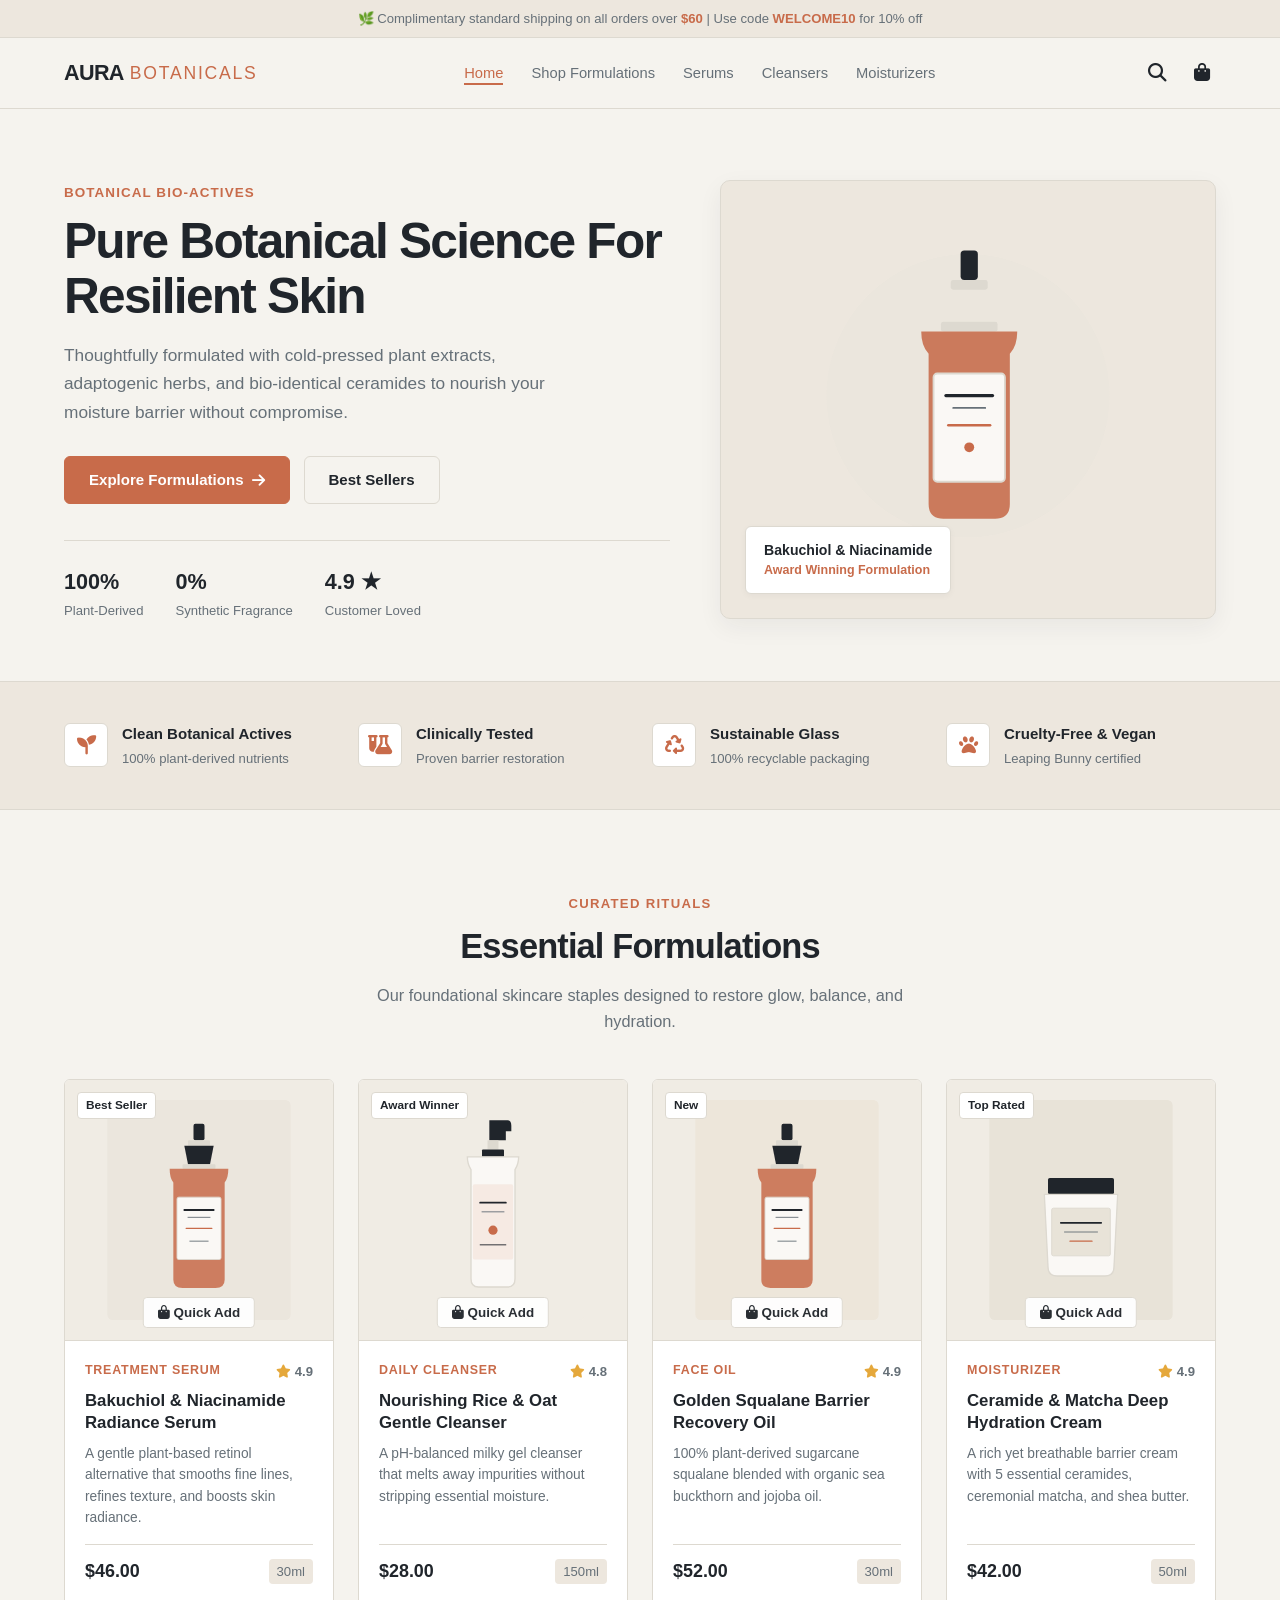
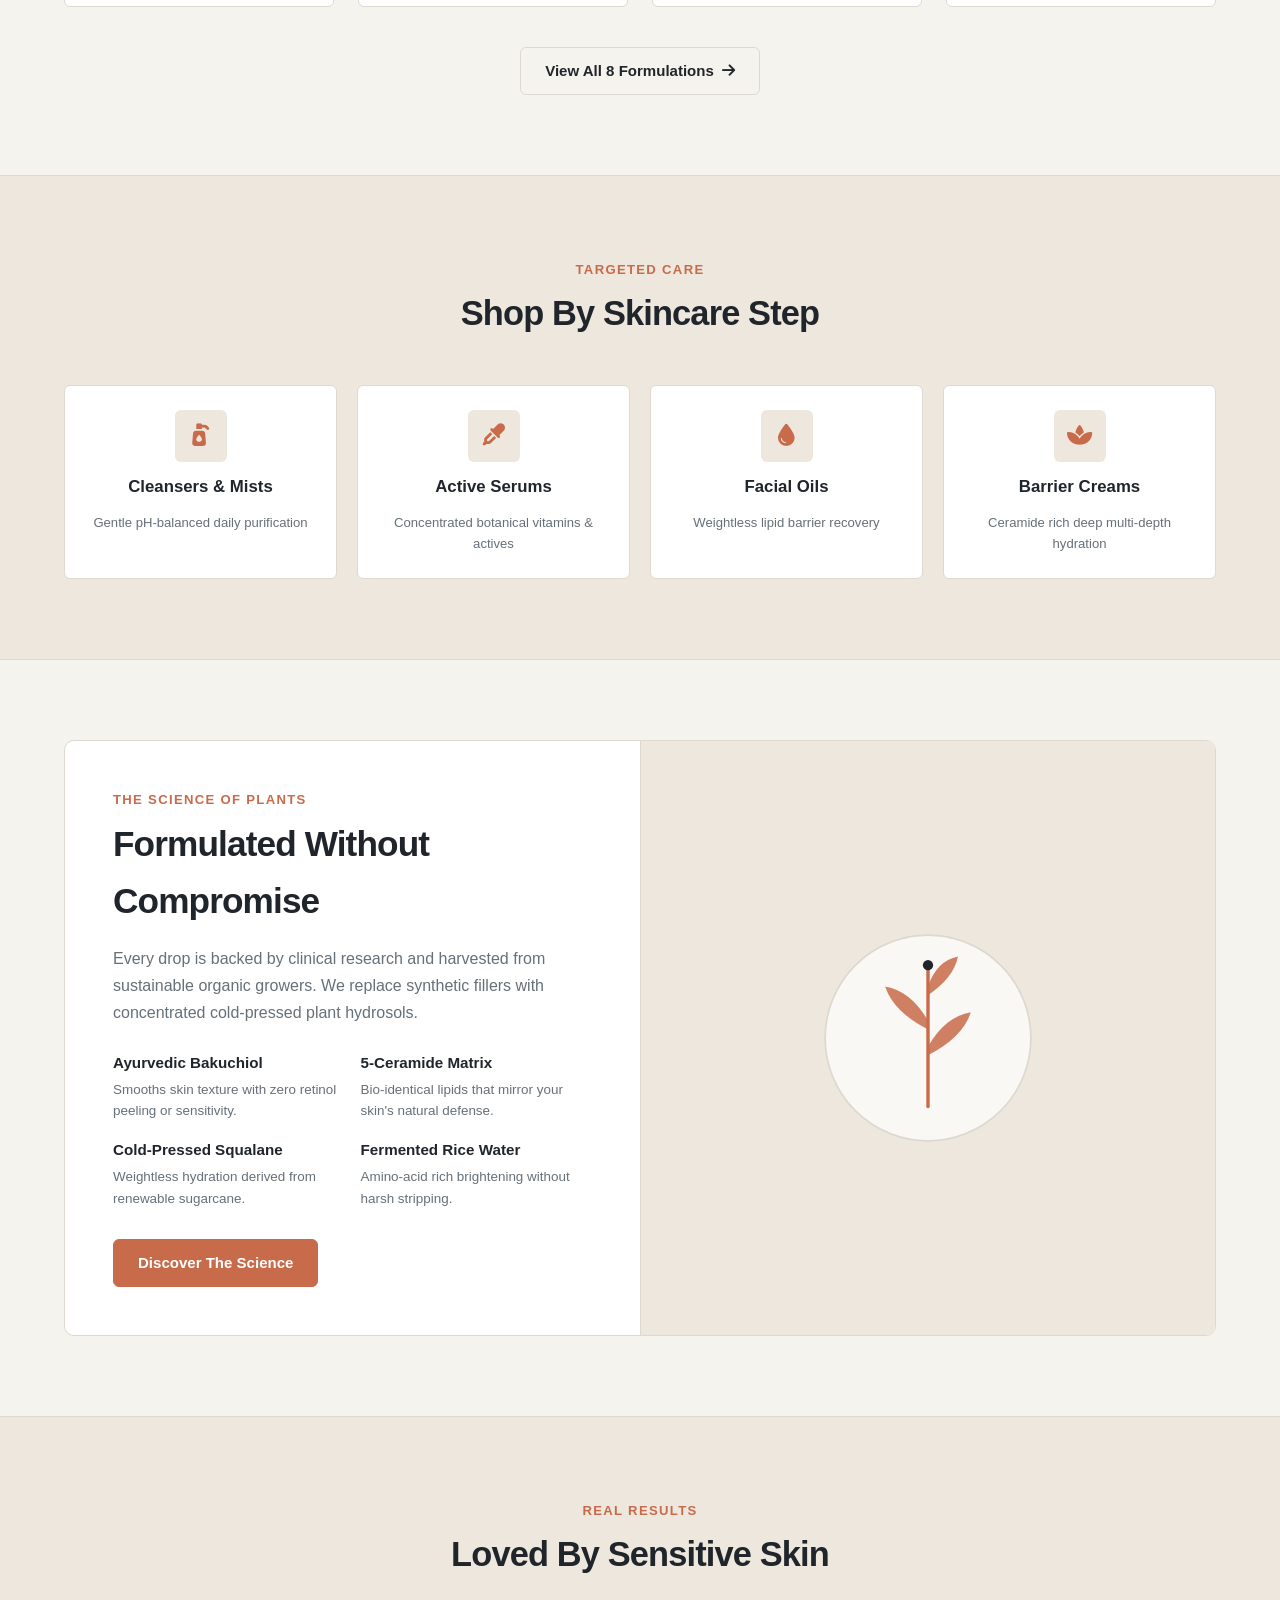
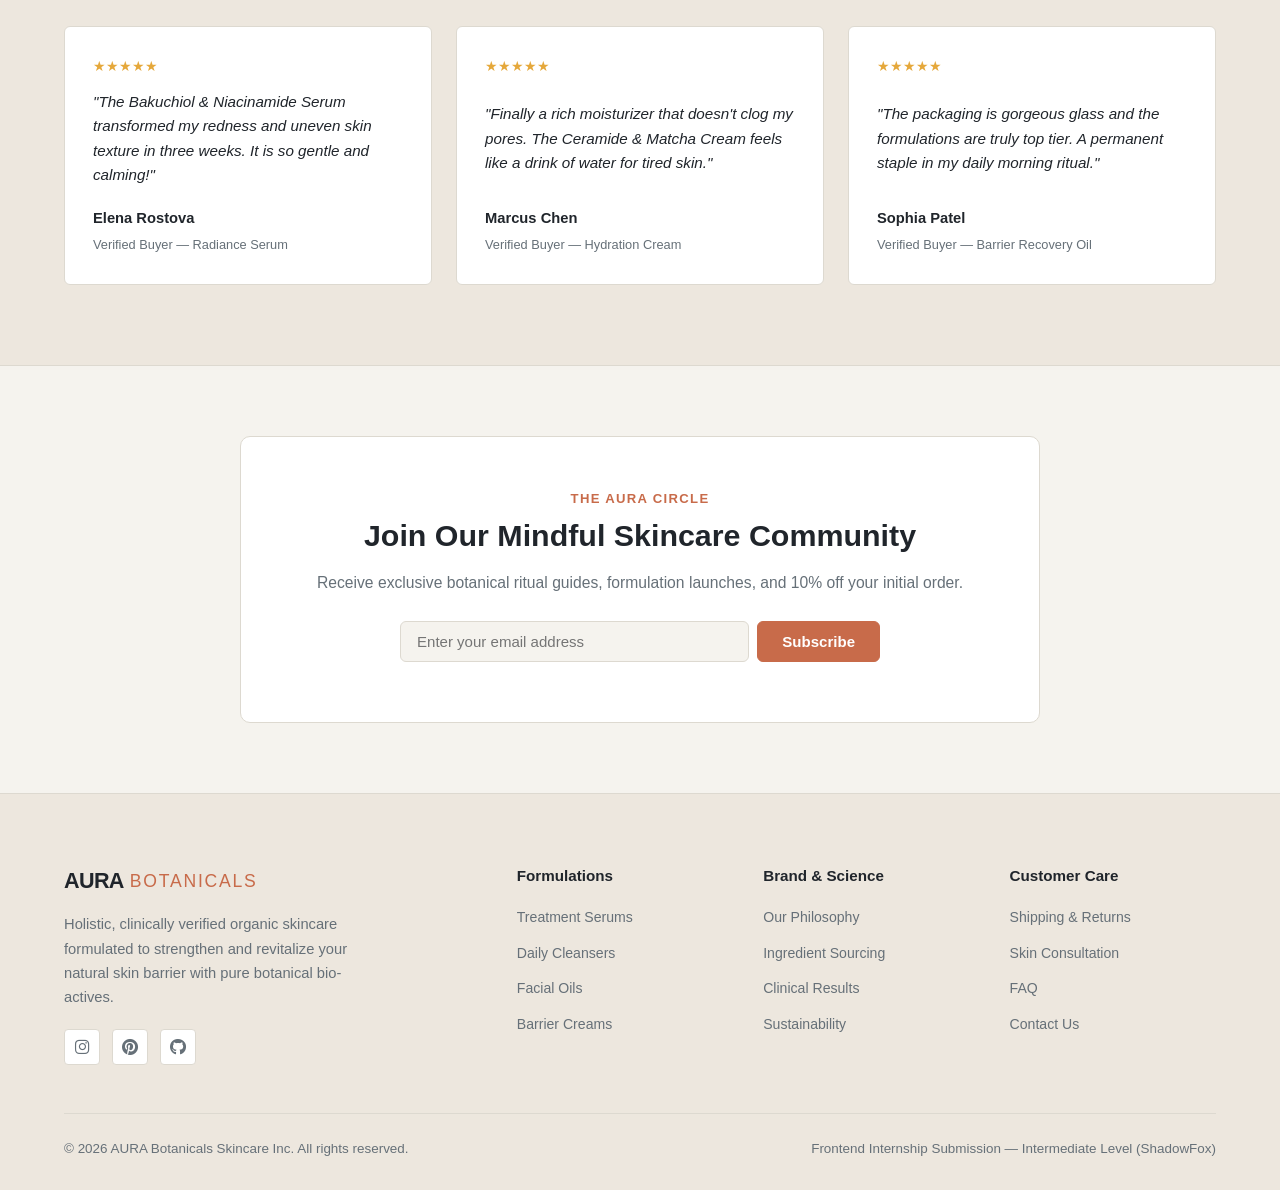
==== index.html @ f3564e28 "Develop the base code of the project" ====
<!DOCTYPE html>
<html lang="en">

<head>
  <meta charset="UTF-8">
  <meta name="viewport" content="width=device-width, initial-scale=1.0">
  <title>AURA Botanicals | Organic Minimalist Skincare & Wellness</title>
  <meta name="description"
    content="AURA Botanicals crafts clean, clinically effective organic skincare formulations designed to nourish and protect your skin barrier.">

  <!-- Font Awesome Icons -->
  <link rel="stylesheet" href="https://cdnjs.cloudflare.com/ajax/libs/font-awesome/6.5.1/css/all.min.css">

  <!-- Stylesheet -->
  <link rel="stylesheet" href="css/style.css">
</head>

<body>

  <!-- 1. Announcement Top Bar -->
  <div class="announcement-bar">
    <div class="container">
      <span>🌿 Complimentary standard shipping on all orders over <strong>$60</strong> | Use code <strong>WELCOME10</strong> for 10% off</span>
    </div>
  </div>

  <!-- 2. Main Navigation Header -->
  <header class="header">
    <div class="container nav-container">
      <a href="index.html" class="logo">AURA <span>Botanicals</span></a>

      <nav class="nav-menu" id="desktopNav">
        <ul class="nav-list">
          <li><a href="index.html" class="nav-link active">Home</a></li>
          <li><a href="shop.html" class="nav-link">Shop Formulations</a></li>
          <li><a href="shop.html?category=serums" class="nav-link">Serums</a></li>
          <li><a href="shop.html?category=cleansers" class="nav-link">Cleansers</a></li>
          <li><a href="shop.html?category=moisturizers" class="nav-link">Moisturizers</a></li>
        </ul>
      </nav>

      <div class="nav-actions">
        <a href="shop.html" class="nav-action-btn" aria-label="Search Catalog"><i class="fa-solid fa-magnifying-glass"></i></a>
        <button type="button" class="nav-action-btn open-cart-btn" id="headerCartBtn" aria-label="Open Shopping Bag">
          <i class="fa-solid fa-bag-shopping"></i>
          <span class="cart-count-badge" id="headerCartCount" style="display: none;">0</span>
        </button>
        <button type="button" class="hamburger-btn" id="mobileMenuToggle" aria-label="Toggle Navigation Menu">
          <i class="fa-solid fa-bars"></i>
        </button>
      </div>
    </div>

    <!-- Mobile Drawer Menu -->
    <div class="mobile-nav-menu" id="mobileNavMenu">
      <ul class="mobile-nav-list">
        <li><a href="index.html" class="mobile-nav-link">Home</a></li>
        <li><a href="shop.html" class="mobile-nav-link">All Formulations</a></li>
        <li><a href="shop.html?category=serums" class="mobile-nav-link">Treatment Serums</a></li>
        <li><a href="shop.html?category=cleansers" class="mobile-nav-link">Daily Cleansers</a></li>
        <li><a href="shop.html?category=oils" class="mobile-nav-link">Botanical Oils</a></li>
        <li><a href="shop.html?category=moisturizers" class="mobile-nav-link">Barrier Creams</a></li>
      </ul>
    </div>
  </header>

  <main>
    <!-- 3. Hero Section -->
    <section class="hero-section">
      <div class="container hero-grid">
        <div class="hero-content">
          <span class="hero-tag">Botanical Bio-Actives</span>
          <h1 class="hero-title">Pure Botanical Science For Resilient Skin</h1>
          <p class="hero-text">
            Thoughtfully formulated with cold-pressed plant extracts, adaptogenic herbs, and bio-identical ceramides to
            nourish your moisture barrier without compromise.
          </p>
          <div class="hero-cta-group">
            <a href="shop.html" class="btn btn-primary">Explore Formulations <i class="fa-solid fa-arrow-right"></i></a>
            <a href="shop.html?category=serums" class="btn btn-secondary">Best Sellers</a>
          </div>

          <div class="hero-stats">
            <div class="stat-item">
              <h4>100%</h4>
              <p>Plant-Derived</p>
            </div>
            <div class="stat-item">
              <h4>0%</h4>
              <p>Synthetic Fragrance</p>
            </div>
            <div class="stat-item">
              <h4>4.9 ★</h4>
              <p>Customer Loved</p>
            </div>
          </div>
        </div>

        <div class="hero-visual-card">
          <!-- Editorial Hero Product SVG -->
          <svg viewBox="0 0 260 300" class="hero-visual-svg" xmlns="http://www.w3.org/2000/svg">
            <circle cx="130" cy="150" r="115" fill="#EBE6DD"/>
            <!-- Dropper Top -->
            <rect x="124" y="32" width="14" height="24" rx="3" fill="#20252B"/>
            <rect x="116" y="56" width="30" height="8" rx="2" fill="#DDD9D0"/>
            <path d="M110" y="64" d="M110 64 L152 64 L146 90 L116 90 Z" fill="#20252B"/>
            <rect x="108" y="90" width="46" height="8" rx="2" fill="#DDD9D0"/>
            <!-- Amber Glass Bottle Body -->
            <path d="M92 98 Q92 110 98 116 L98 238 Q98 250 110 250 L152 250 Q164 250 164 238 L164 116 Q170 110 170 98 Z" fill="#C86B4A" opacity="0.88"/>
            <!-- Aesthetic Label -->
            <rect x="102" y="132" width="58" height="88" rx="3" fill="#FAF8F5" stroke="#DDD9D0" stroke-width="1.5"/>
            <line x1="112" y1="150" x2="150" y2="150" stroke="#20252B" stroke-width="2.5" stroke-linecap="round"/>
            <line x1="118" y1="160" x2="144" y2="160" stroke="#667078" stroke-width="1.5" stroke-linecap="round"/>
            <line x1="114" y1="174" x2="148" y2="174" stroke="#C86B4A" stroke-width="2" stroke-linecap="round"/>
            <circle cx="131" cy="192" r="4" fill="#C86B4A"/>
          </svg>

          <div class="hero-floating-badge">
            <p class="floating-title">Bakuchiol & Niacinamide</p>
            <p class="floating-sub">Award Winning Formulation</p>
          </div>
        </div>
      </div>
    </section>

    <!-- 4. Brand Values Section -->
    <section class="values-section">
      <div class="container values-grid">
        <div class="value-item">
          <div class="value-icon"><i class="fa-solid fa-seedling"></i></div>
          <div class="value-info">
            <h4>Clean Botanical Actives</h4>
            <p>100% plant-derived nutrients</p>
          </div>
        </div>

        <div class="value-item">
          <div class="value-icon"><i class="fa-solid fa-flask-vial"></i></div>
          <div class="value-info">
            <h4>Clinically Tested</h4>
            <p>Proven barrier restoration</p>
          </div>
        </div>

        <div class="value-item">
          <div class="value-icon"><i class="fa-solid fa-recycle"></i></div>
          <div class="value-info">
            <h4>Sustainable Glass</h4>
            <p>100% recyclable packaging</p>
          </div>
        </div>

        <div class="value-item">
          <div class="value-icon"><i class="fa-solid fa-paw"></i></div>
          <div class="value-info">
            <h4>Cruelty-Free & Vegan</h4>
            <p>Leaping Bunny certified</p>
          </div>
        </div>
      </div>
    </section>

    <!-- 5. Featured Formulations -->
    <section class="section">
      <div class="container">
        <div class="section-title-wrap">
          <span class="section-subtitle">Curated Rituals</span>
          <h2 class="section-title">Essential Formulations</h2>
          <p class="section-desc">Our foundational skincare staples designed to restore glow, balance, and hydration.</p>
        </div>

        <div class="products-grid" id="homeFeaturedGrid">
          <!-- Rendered dynamically by main.js from PRODUCTS array -->
        </div>

        <div class="text-center" style="margin-top: 40px; text-align: center;">
          <a href="shop.html" class="btn btn-secondary">View All 8 Formulations <i class="fa-solid fa-arrow-right"></i></a>
        </div>
      </div>
    </section>

    <!-- 6. Category Exploration -->
    <section class="section categories-section">
      <div class="container">
        <div class="section-title-wrap">
          <span class="section-subtitle">Targeted Care</span>
          <h2 class="section-title">Shop By Skincare Step</h2>
        </div>

        <div class="categories-grid">
          <a href="shop.html?category=cleansers" class="category-card">
            <div class="category-icon"><i class="fa-solid fa-pump-soap"></i></div>
            <h3>Cleansers & Mists</h3>
            <p>Gentle pH-balanced daily purification</p>
          </a>

          <a href="shop.html?category=serums" class="category-card">
            <div class="category-icon"><i class="fa-solid fa-eye-dropper"></i></div>
            <h3>Active Serums</h3>
            <p>Concentrated botanical vitamins & actives</p>
          </a>

          <a href="shop.html?category=oils" class="category-card">
            <div class="category-icon"><i class="fa-solid fa-droplet"></i></div>
            <h3>Facial Oils</h3>
            <p>Weightless lipid barrier recovery</p>
          </a>

          <a href="shop.html?category=moisturizers" class="category-card">
            <div class="category-icon"><i class="fa-solid fa-spa"></i></div>
            <h3>Barrier Creams</h3>
            <p>Ceramide rich deep multi-depth hydration</p>
          </a>
        </div>
      </div>
    </section>

    <!-- 7. Botanical Science Spotlight -->
    <section class="section spotlight-section">
      <div class="container">
        <div class="spotlight-card">
          <div class="spotlight-content">
            <span class="section-subtitle">The Science of Plants</span>
            <h2 class="spotlight-title">Formulated Without Compromise</h2>
            <p class="spotlight-text">
              Every drop is backed by clinical research and harvested from sustainable organic growers. We replace
              synthetic fillers with concentrated cold-pressed plant hydrosols.
            </p>

            <div class="spotlight-pillars">
              <div class="pillar-item">
                <h5>Ayurvedic Bakuchiol</h5>
                <p>Smooths skin texture with zero retinol peeling or sensitivity.</p>
              </div>
              <div class="pillar-item">
                <h5>5-Ceramide Matrix</h5>
                <p>Bio-identical lipids that mirror your skin's natural defense.</p>
              </div>
              <div class="pillar-item">
                <h5>Cold-Pressed Squalane</h5>
                <p>Weightless hydration derived from renewable sugarcane.</p>
              </div>
              <div class="pillar-item">
                <h5>Fermented Rice Water</h5>
                <p>Amino-acid rich brightening without harsh stripping.</p>
              </div>
            </div>

            <div>
              <a href="shop.html" class="btn btn-primary">Discover The Science</a>
            </div>
          </div>

          <div class="spotlight-media">
            <!-- Botanical Leaf Art -->
            <svg viewBox="0 0 280 280" style="max-width: 240px; width: 100%;" xmlns="http://www.w3.org/2000/svg">
              <circle cx="140" cy="140" r="120" fill="#FAF8F5" stroke="#DDD9D0" stroke-width="2"/>
              <!-- Plant Stem and Leaves -->
              <path d="M140 220 Q140 140 140 60" stroke="#C86B4A" stroke-width="4" stroke-linecap="round" fill="none"/>
              <path d="M140 160 Q180 140 190 110 Q160 115 140 150" fill="#C86B4A" opacity="0.85"/>
              <path d="M140 130 Q100 110 90 80 Q120 85 140 120" fill="#C86B4A" opacity="0.85"/>
              <path d="M140 90 Q170 70 175 45 Q150 50 140 80" fill="#C86B4A" opacity="0.85"/>
              <circle cx="140" cy="55" r="6" fill="#20252B"/>
            </svg>
          </div>
        </div>
      </div>
    </section>

    <!-- 8. Customer Reviews & Press -->
    <section class="section testimonials-section">
      <div class="container">
        <div class="section-title-wrap">
          <span class="section-subtitle">Real Results</span>
          <h2 class="section-title">Loved By Sensitive Skin</h2>
        </div>

        <div class="testimonials-grid">
          <div class="testimonial-card">
            <div class="test-stars">★★★★★</div>
            <p class="test-quote">
              "The Bakuchiol & Niacinamide Serum transformed my redness and uneven skin texture in three weeks. It is so
              gentle and calming!"
            </p>
            <div class="test-author">
              <h5>Elena Rostova</h5>
              <span>Verified Buyer — Radiance Serum</span>
            </div>
          </div>

          <div class="testimonial-card">
            <div class="test-stars">★★★★★</div>
            <p class="test-quote">
              "Finally a rich moisturizer that doesn't clog my pores. The Ceramide & Matcha Cream feels like a drink of
              water for tired skin."
            </p>
            <div class="test-author">
              <h5>Marcus Chen</h5>
              <span>Verified Buyer — Hydration Cream</span>
            </div>
          </div>

          <div class="testimonial-card">
            <div class="test-stars">★★★★★</div>
            <p class="test-quote">
              "The packaging is gorgeous glass and the formulations are truly top tier. A permanent staple in my daily
              morning ritual."
            </p>
            <div class="test-author">
              <h5>Sophia Patel</h5>
              <span>Verified Buyer — Barrier Recovery Oil</span>
            </div>
          </div>
        </div>
      </div>
    </section>

    <!-- 9. Newsletter Subscription -->
    <section class="newsletter-section">
      <div class="container">
        <div class="newsletter-card">
          <span class="section-subtitle">The AURA Circle</span>
          <h2>Join Our Mindful Skincare Community</h2>
          <p>Receive exclusive botanical ritual guides, formulation launches, and 10% off your initial order.</p>

          <form class="newsletter-form" id="newsletterForm">
            <input type="email" id="newsletterEmail" placeholder="Enter your email address" required aria-label="Email for newsletter">
            <button type="submit" class="btn btn-primary">Subscribe</button>
          </form>
          <p class="newsletter-success" id="newsletterSuccess">Welcome to AURA Botanicals! Check your inbox for your 10% discount code.</p>
        </div>
      </div>
    </section>
  </main>

  <!-- 10. Slide-out Cart Drawer -->
  <div class="cart-overlay" id="cartOverlay"></div>
  <aside class="cart-drawer" id="cartDrawer" aria-label="Shopping Bag">
    <div class="cart-drawer-header">
      <h3>Your Bag</h3>
      <button type="button" class="close-cart-btn" id="closeCartBtn" aria-label="Close Shopping Bag">
        <i class="fa-solid fa-xmark"></i>
      </button>
    </div>

    <!-- Free Shipping Progress Tracker -->
    <div class="cart-shipping-banner">
      <p class="shipping-text" id="cartShippingText">Free shipping on orders over <strong>$60.00</strong></p>
      <div class="shipping-progress-wrap">
        <div class="shipping-progress-bar" id="cartShippingBar"></div>
      </div>
    </div>

    <div class="cart-drawer-body">
      <!-- Empty State -->
      <div class="cart-empty-state" id="cartDrawerEmpty">
        <i class="fa-solid fa-bag-shopping"></i>
        <h4>Your bag is currently empty</h4>
        <p>Explore our organic botanical formulations to find your daily ritual.</p>
        <a href="shop.html" class="btn btn-primary" onclick="closeCartDrawer()">Shop Formulations</a>
      </div>

      <!-- Items List Container -->
      <div class="cart-items-list" id="cartDrawerItems"></div>
    </div>

    <!-- Footer Summary & Checkout -->
    <div class="cart-drawer-footer" id="cartDrawerFooter" style="display: none;">
      <form class="promo-form" id="promoCodeForm">
        <input type="text" id="promoCodeInput" placeholder="Promo code (e.g. WELCOME10)">
        <button type="submit" class="btn btn-secondary btn-sm">Apply</button>
      </form>
      <p class="promo-msg" id="promoMsg"></p>

      <div class="cart-summary-row">
        <span>Estimated Total</span>
        <span id="cartDrawerSubtotal">$0.00</span>
      </div>

      <button type="button" class="btn btn-primary checkout-btn" id="checkoutBtn">
        Proceed to Checkout <i class="fa-solid fa-arrow-right"></i>
      </button>
    </div>
  </aside>

  <!-- 11. Simulated Checkout Modal -->
  <div class="modal-overlay" id="checkoutModal">
    <div class="checkout-modal-card">
      <button type="button" class="close-modal-btn" id="closeCheckoutBtn" aria-label="Close Modal">
        <i class="fa-solid fa-xmark"></i>
      </button>

      <div id="checkoutFormState">
        <span class="section-subtitle">Secure Order</span>
        <h3 style="margin-top: 4px; font-size: 1.4rem;">Checkout Simulation</h3>
        <p style="color: var(--text-secondary); font-size: 0.88rem; margin-top: 4px;">Enter delivery details to complete your order.</p>

        <form class="checkout-form" id="simulatedCheckoutForm">
          <div class="form-row">
            <div class="form-group">
              <label for="cFirstName">First Name</label>
              <input type="text" id="cFirstName" required placeholder="Jane">
            </div>
            <div class="form-group">
              <label for="cLastName">Last Name</label>
              <input type="text" id="cLastName" required placeholder="Doe">
            </div>
          </div>

          <div class="form-group">
            <label for="cEmail">Email Address</label>
            <input type="email" id="cEmail" required placeholder="jane@example.com">
          </div>

          <div class="form-group">
            <label for="cAddress">Shipping Address</label>
            <input type="text" id="cAddress" required placeholder="123 Botanical Way">
          </div>

          <div class="form-row">
            <div class="form-group">
              <label for="cCity">City</label>
              <input type="text" id="cCity" required placeholder="San Francisco">
            </div>
            <div class="form-group">
              <label for="cZip">Postal Code</label>
              <input type="text" id="cZip" required placeholder="94103">
            </div>
          </div>

          <div class="form-group">
            <label for="cPayment">Payment Method</label>
            <select id="cPayment" required>
              <option value="card">Credit / Debit Card</option>
              <option value="applepay">Apple Pay / Google Pay</option>
              <option value="cod">Cash on Delivery</option>
            </select>
          </div>

          <button type="submit" class="btn btn-primary" style="margin-top: 10px;">Place Simulated Order</button>
        </form>
      </div>

      <div id="checkoutSuccessState" class="checkout-success-state">
        <i class="fa-solid fa-circle-check"></i>
        <h3>Order Confirmed!</h3>
        <p>Thank you for shopping with AURA Botanicals. Your botanical formulations are being freshly prepared.</p>
        <button type="button" class="btn btn-primary" onclick="window.location.href='index.html'">Return to Storefront</button>
      </div>
    </div>
  </div>

  <!-- 12. Main Footer -->
  <footer class="footer">
    <div class="container">
      <div class="footer-grid">
        <div class="footer-brand">
          <a href="index.html" class="logo">AURA <span>Botanicals</span></a>
          <p>
            Holistic, clinically verified organic skincare formulated to strengthen and revitalize your natural skin
            barrier with pure botanical bio-actives.
          </p>
          <div class="footer-socials">
            <a href="https://instagram.com" target="_blank" rel="noopener noreferrer" aria-label="Instagram"><i class="fa-brands fa-instagram"></i></a>
            <a href="https://pinterest.com" target="_blank" rel="noopener noreferrer" aria-label="Pinterest"><i class="fa-brands fa-pinterest"></i></a>
            <a href="https://github.com/EL-STRIX" target="_blank" rel="noopener noreferrer" aria-label="GitHub"><i class="fa-brands fa-github"></i></a>
          </div>
        </div>

        <div class="footer-column">
          <h4>Formulations</h4>
          <ul>
            <li><a href="shop.html?category=serums">Treatment Serums</a></li>
            <li><a href="shop.html?category=cleansers">Daily Cleansers</a></li>
            <li><a href="shop.html?category=oils">Facial Oils</a></li>
            <li><a href="shop.html?category=moisturizers">Barrier Creams</a></li>
          </ul>
        </div>

        <div class="footer-column">
          <h4>Brand & Science</h4>
          <ul>
            <li><a href="index.html">Our Philosophy</a></li>
            <li><a href="index.html">Ingredient Sourcing</a></li>
            <li><a href="index.html">Clinical Results</a></li>
            <li><a href="index.html">Sustainability</a></li>
          </ul>
        </div>

        <div class="footer-column">
          <h4>Customer Care</h4>
          <ul>
            <li><a href="index.html">Shipping & Returns</a></li>
            <li><a href="index.html">Skin Consultation</a></li>
            <li><a href="index.html">FAQ</a></li>
            <li><a href="index.html">Contact Us</a></li>
          </ul>
        </div>
      </div>

      <div class="footer-bottom">
        <p>&copy; <span id="copyrightYear"></span> AURA Botanicals Skincare Inc. All rights reserved.</p>
        <p>Frontend Internship Submission — Intermediate Level (ShadowFox)</p>
      </div>
    </div>
  </footer>

  <!-- Scripts -->
  <script src="js/products.js"></script>
  <script src="js/cart.js"></script>
  <script src="js/main.js"></script>
</body>

</html>
---- css/style.css ----
/* =========================================================
   AURA BOTANICALS - STYLESHEET
   Brand-Focused E-Commerce Storefront
   Frontend Internship (Intermediate Level) - ShadowFox
   ========================================================= */

/* --- 1. Design Tokens & Color Palette --- */
:root {
  --bg-main: #F5F3EE;
  --bg-section: #EDE7DE;
  --bg-card: #FFFFFF;
  --bg-card-header: #F0ECE4;
  --text-primary: #20252B;
  --text-secondary: #667078;
  --accent: #C86B4A;
  --accent-hover: #A9573B;
  --soft-accent: #EDE7DE;
  --border: #DDD9D0;
  --border-focus: #C86B4A;
  --error: #D94841;
  --success: #2E7D52;
  --font-family: -apple-system, BlinkMacSystemFont, 'Segoe UI', Roboto, Helvetica, Arial, sans-serif;
  --radius-sm: 4px;
  --radius-md: 6px;
  --radius-lg: 10px;
  --shadow-sm: 0 2px 6px rgba(32, 37, 43, 0.04);
  --shadow-md: 0 8px 24px rgba(32, 37, 43, 0.06);
}

/* --- 2. Global Reset & Typography --- */
* {
  margin: 0;
  padding: 0;
  box-sizing: border-box;
}

html {
  scroll-behavior: smooth;
  font-size: 16px;
}

body {
  font-family: var(--font-family);
  background-color: var(--bg-main);
  color: var(--text-primary);
  line-height: 1.6;
  -webkit-font-smoothing: antialiased;
}

a {
  text-decoration: none;
  color: inherit;
  transition: color 0.2s ease, border-color 0.2s ease, background-color 0.2s ease;
}

ul {
  list-style: none;
}

img {
  max-width: 100%;
  display: block;
}

.container {
  width: 90%;
  max-width: 1160px;
  margin: 0 auto;
}

.section {
  padding: 80px 0;
}

.section-title-wrap {
  text-align: center;
  margin-bottom: 44px;
}

.section-title-wrap.text-left {
  text-align: left;
}

.section-title {
  font-size: 2.15rem;
  font-weight: 700;
  letter-spacing: -0.025em;
  color: var(--text-primary);
  margin-top: 4px;
  margin-bottom: 8px;
}

.section-subtitle {
  font-size: 0.82rem;
  color: var(--accent);
  text-transform: uppercase;
  letter-spacing: 0.1em;
  font-weight: 600;
}

.section-desc {
  color: var(--text-secondary);
  font-size: 1.02rem;
  max-width: 600px;
  margin: 0 auto;
}

/* --- 3. Buttons & Interactive Elements --- */
.btn {
  display: inline-flex;
  align-items: center;
  justify-content: center;
  gap: 8px;
  padding: 11px 24px;
  border-radius: var(--radius-md);
  font-weight: 600;
  font-size: 0.94rem;
  cursor: pointer;
  border: 1px solid transparent;
  transition: all 0.2s ease;
  text-align: center;
}

.btn-primary {
  background-color: var(--accent);
  color: #FFFFFF;
  border-color: var(--accent);
}

.btn-primary:hover {
  background-color: var(--accent-hover);
  border-color: var(--accent-hover);
  color: #FFFFFF;
}

.btn-secondary {
  background-color: transparent;
  border-color: var(--border);
  color: var(--text-primary);
}

.btn-secondary:hover {
  border-color: var(--accent);
  color: var(--accent);
  background-color: rgba(200, 107, 74, 0.04);
}

.btn-sm {
  padding: 8px 16px;
  font-size: 0.86rem;
}

/* --- 4. Announcement Top Bar --- */
.announcement-bar {
  background-color: var(--bg-section);
  border-bottom: 1px solid var(--border);
  padding: 8px 0;
  font-size: 0.82rem;
  text-align: center;
  color: var(--text-secondary);
  font-weight: 500;
}

.announcement-bar strong {
  color: var(--accent);
}

/* --- 5. Main Header & Navigation --- */
.header {
  position: sticky;
  top: 0;
  background-color: rgba(245, 243, 238, 0.96);
  backdrop-filter: blur(8px);
  -webkit-backdrop-filter: blur(8px);
  border-bottom: 1px solid var(--border);
  z-index: 990;
}

.nav-container {
  display: flex;
  align-items: center;
  justify-content: space-between;
  height: 70px;
}

.logo {
  font-size: 1.35rem;
  font-weight: 800;
  letter-spacing: -0.03em;
  color: var(--text-primary);
  display: flex;
  align-items: center;
  gap: 6px;
}

.logo span {
  font-weight: 300;
  color: var(--accent);
  font-size: 1.1rem;
  text-transform: uppercase;
  letter-spacing: 0.1em;
}

.nav-menu {
  display: flex;
  align-items: center;
}

.nav-list {
  display: flex;
  align-items: center;
  gap: 28px;
}

.nav-link {
  font-size: 0.92rem;
  font-weight: 500;
  color: var(--text-secondary);
  position: relative;
  padding: 4px 0;
}

.nav-link:hover,
.nav-link.active {
  color: var(--accent);
}

.nav-link.active::after {
  content: '';
  position: absolute;
  bottom: 0;
  left: 0;
  width: 100%;
  height: 2px;
  background-color: var(--accent);
}

.nav-actions {
  display: flex;
  align-items: center;
  gap: 16px;
}

.nav-action-btn {
  background: none;
  border: none;
  font-size: 1.15rem;
  color: var(--text-primary);
  cursor: pointer;
  position: relative;
  display: flex;
  align-items: center;
  justify-content: center;
  padding: 6px;
}

.nav-action-btn:hover {
  color: var(--accent);
}

.cart-count-badge {
  position: absolute;
  top: -2px;
  right: -6px;
  background-color: var(--accent);
  color: #FFFFFF;
  font-size: 0.7rem;
  font-weight: 700;
  width: 18px;
  height: 18px;
  border-radius: 50%;
  display: inline-flex;
  align-items: center;
  justify-content: center;
}

.hamburger-btn {
  display: none;
  background: none;
  border: none;
  font-size: 1.35rem;
  color: var(--text-primary);
  cursor: pointer;
}

/* Mobile Nav Drawer */
.mobile-nav-menu {
  display: none;
  position: fixed;
  top: 70px;
  left: -100%;
  width: 100%;
  background-color: var(--bg-main);
  border-bottom: 1px solid var(--border);
  padding: 24px 0;
  transition: left 0.3s ease;
  z-index: 980;
}

.mobile-nav-menu.active {
  left: 0;
}

.mobile-nav-list {
  display: flex;
  flex-direction: column;
  gap: 16px;
  padding: 0 5%;
}

.mobile-nav-link {
  font-size: 1.05rem;
  font-weight: 600;
  color: var(--text-primary);
}

.mobile-nav-link:hover {
  color: var(--accent);
}

/* --- 6. Hero Banner (Homepage) --- */
.hero-section {
  padding: 70px 0 60px 0;
}

.hero-grid {
  display: grid;
  grid-template-columns: 1.1fr 0.9fr;
  align-items: center;
  gap: 50px;
}

.hero-tag {
  display: inline-block;
  font-size: 0.84rem;
  font-weight: 600;
  text-transform: uppercase;
  letter-spacing: 0.08em;
  color: var(--accent);
  margin-bottom: 10px;
}

.hero-title {
  font-size: 3.1rem;
  font-weight: 800;
  line-height: 1.12;
  letter-spacing: -0.035em;
  color: var(--text-primary);
  margin-bottom: 16px;
}

.hero-text {
  font-size: 1.08rem;
  color: var(--text-secondary);
  line-height: 1.65;
  margin-bottom: 30px;
  max-width: 520px;
}

.hero-cta-group {
  display: flex;
  gap: 14px;
  margin-bottom: 36px;
}

.hero-stats {
  display: flex;
  gap: 32px;
  padding-top: 24px;
  border-top: 1px solid var(--border);
}

.stat-item h4 {
  font-size: 1.35rem;
  font-weight: 700;
  color: var(--text-primary);
}

.stat-item p {
  font-size: 0.82rem;
  color: var(--text-secondary);
}

.hero-visual-card {
  background-color: var(--bg-section);
  border: 1px solid var(--border);
  border-radius: var(--radius-lg);
  padding: 30px;
  position: relative;
  box-shadow: var(--shadow-md);
  text-align: center;
}

.hero-visual-svg {
  width: 100%;
  max-width: 320px;
  margin: 0 auto;
}

.hero-floating-badge {
  position: absolute;
  bottom: 24px;
  left: 24px;
  background-color: #FFFFFF;
  border: 1px solid var(--border);
  padding: 12px 18px;
  border-radius: var(--radius-md);
  box-shadow: var(--shadow-sm);
  text-align: left;
}

.floating-title {
  font-size: 0.88rem;
  font-weight: 700;
  color: var(--text-primary);
}

.floating-sub {
  font-size: 0.78rem;
  color: var(--accent);
  font-weight: 600;
}

/* --- 7. Brand Values Banner --- */
.values-section {
  background-color: var(--bg-section);
  border-top: 1px solid var(--border);
  border-bottom: 1px solid var(--border);
  padding: 40px 0;
}

.values-grid {
  display: grid;
  grid-template-columns: repeat(4, 1fr);
  gap: 24px;
}

.value-item {
  display: flex;
  align-items: center;
  gap: 14px;
}

.value-icon {
  width: 44px;
  height: 44px;
  border-radius: var(--radius-md);
  background-color: var(--bg-card);
  border: 1px solid var(--border);
  display: flex;
  align-items: center;
  justify-content: center;
  color: var(--accent);
  font-size: 1.2rem;
  flex-shrink: 0;
}

.value-info h4 {
  font-size: 0.94rem;
  font-weight: 700;
  color: var(--text-primary);
  margin-bottom: 2px;
}

.value-info p {
  font-size: 0.82rem;
  color: var(--text-secondary);
}

/* --- 8. Product Cards & Grids --- */
.products-grid {
  display: grid;
  grid-template-columns: repeat(auto-fill, minmax(260px, 1fr));
  gap: 24px;
}

.product-card {
  background-color: var(--bg-card);
  border: 1px solid var(--border);
  border-radius: var(--radius-md);
  overflow: hidden;
  display: flex;
  flex-direction: column;
  transition: transform 0.2s ease, border-color 0.2s ease, box-shadow 0.2s ease;
}

.product-card:hover {
  transform: translateY(-4px);
  border-color: var(--accent);
  box-shadow: var(--shadow-md);
}

.product-card-media {
  position: relative;
  background-color: var(--bg-card-header);
  padding: 20px;
  display: flex;
  align-items: center;
  justify-content: center;
  border-bottom: 1px solid var(--border);
}

.product-img-link {
  display: block;
  width: 100%;
}

.product-svg {
  width: 100%;
  height: 220px;
  display: block;
}

.product-badge {
  position: absolute;
  top: 12px;
  left: 12px;
  background-color: var(--bg-card);
  color: var(--text-primary);
  font-size: 0.74rem;
  font-weight: 700;
  padding: 3px 8px;
  border-radius: var(--radius-sm);
  border: 1px solid var(--border);
}

.quick-add-btn {
  position: absolute;
  bottom: 12px;
  left: 50%;
  transform: translateX(-50%);
  background-color: #FFFFFF;
  color: var(--text-primary);
  border: 1px solid var(--border);
  padding: 7px 14px;
  border-radius: var(--radius-sm);
  font-size: 0.84rem;
  font-weight: 600;
  cursor: pointer;
  opacity: 0.95;
  transition: all 0.2s ease;
  white-space: nowrap;
}

.quick-add-btn:hover {
  background-color: var(--accent);
  color: #FFFFFF;
  border-color: var(--accent);
}

.product-card-info {
  padding: 20px;
  display: flex;
  flex-direction: column;
  flex-grow: 1;
}

.product-category-rating {
  display: flex;
  justify-content: space-between;
  align-items: center;
  margin-bottom: 8px;
}

.prod-category {
  font-size: 0.78rem;
  text-transform: uppercase;
  letter-spacing: 0.06em;
  color: var(--accent);
  font-weight: 600;
}

.prod-rating {
  font-size: 0.82rem;
  color: var(--text-secondary);
  font-weight: 600;
}

.prod-rating i {
  color: #E5A83B;
}

.product-title {
  font-size: 1.05rem;
  font-weight: 700;
  line-height: 1.35;
  margin-bottom: 8px;
}

.product-title a:hover {
  color: var(--accent);
}

.product-desc {
  font-size: 0.86rem;
  color: var(--text-secondary);
  line-height: 1.55;
  margin-bottom: 16px;
  flex-grow: 1;
}

.product-card-footer {
  display: flex;
  justify-content: space-between;
  align-items: center;
  padding-top: 12px;
  border-top: 1px solid var(--border);
}

.product-price {
  font-size: 1.12rem;
  font-weight: 700;
  color: var(--text-primary);
}

.product-size {
  font-size: 0.82rem;
  color: var(--text-secondary);
  background-color: var(--soft-accent);
  padding: 2px 8px;
  border-radius: var(--radius-sm);
}

/* --- 9. Categories Showcase Section --- */
.categories-section {
  background-color: var(--bg-section);
  border-top: 1px solid var(--border);
  border-bottom: 1px solid var(--border);
}

.categories-grid {
  display: grid;
  grid-template-columns: repeat(4, 1fr);
  gap: 20px;
}

.category-card {
  background-color: var(--bg-card);
  border: 1px solid var(--border);
  border-radius: var(--radius-md);
  padding: 24px;
  text-align: center;
  display: flex;
  flex-direction: column;
  align-items: center;
  gap: 12px;
  transition: all 0.2s ease;
}

.category-card:hover {
  border-color: var(--accent);
  transform: translateY(-3px);
  box-shadow: var(--shadow-sm);
}

.category-icon {
  width: 52px;
  height: 52px;
  border-radius: var(--radius-md);
  background-color: var(--soft-accent);
  color: var(--accent);
  display: flex;
  align-items: center;
  justify-content: center;
  font-size: 1.4rem;
}

.category-card h3 {
  font-size: 1.05rem;
  font-weight: 700;
}

.category-card p {
  font-size: 0.82rem;
  color: var(--text-secondary);
}

/* --- 10. Ingredient Spotlight Banner --- */
.spotlight-section {
  padding: 80px 0;
}

.spotlight-card {
  background-color: var(--bg-card);
  border: 1px solid var(--border);
  border-radius: var(--radius-lg);
  display: grid;
  grid-template-columns: 1fr 1fr;
  overflow: hidden;
}

.spotlight-content {
  padding: 48px;
  display: flex;
  flex-direction: column;
  justify-content: center;
}

.spotlight-title {
  font-size: 2.2rem;
  font-weight: 800;
  letter-spacing: -0.025em;
  margin: 6px 0 16px 0;
}

.spotlight-text {
  font-size: 1rem;
  color: var(--text-secondary);
  line-height: 1.7;
  margin-bottom: 24px;
}

.spotlight-pillars {
  display: grid;
  grid-template-columns: 1fr 1fr;
  gap: 16px;
  margin-bottom: 30px;
}

.pillar-item h5 {
  font-size: 0.95rem;
  font-weight: 700;
  color: var(--text-primary);
  margin-bottom: 4px;
}

.pillar-item p {
  font-size: 0.84rem;
  color: var(--text-secondary);
}

.spotlight-media {
  background-color: var(--bg-section);
  border-left: 1px solid var(--border);
  padding: 40px;
  display: flex;
  align-items: center;
  justify-content: center;
}

/* --- 11. Testimonials & Press --- */
.testimonials-section {
  background-color: var(--bg-section);
  border-top: 1px solid var(--border);
  border-bottom: 1px solid var(--border);
}

.testimonials-grid {
  display: grid;
  grid-template-columns: repeat(3, 1fr);
  gap: 24px;
}

.testimonial-card {
  background-color: var(--bg-card);
  border: 1px solid var(--border);
  border-radius: var(--radius-md);
  padding: 28px;
  display: flex;
  flex-direction: column;
  justify-content: space-between;
}

.test-stars {
  color: #E5A83B;
  font-size: 0.9rem;
  margin-bottom: 12px;
}

.test-quote {
  font-size: 0.95rem;
  color: var(--text-primary);
  line-height: 1.6;
  margin-bottom: 20px;
  font-style: italic;
}

.test-author h5 {
  font-size: 0.92rem;
  font-weight: 700;
}

.test-author span {
  font-size: 0.8rem;
  color: var(--text-secondary);
}

/* --- 12. Newsletter CTA --- */
.newsletter-section {
  padding: 70px 0;
}

.newsletter-card {
  background-color: var(--bg-card);
  border: 1px solid var(--border);
  border-radius: var(--radius-lg);
  padding: 48px;
  text-align: center;
  max-width: 800px;
  margin: 0 auto;
}

.newsletter-card h2 {
  font-size: 1.9rem;
  font-weight: 800;
  margin-bottom: 10px;
}

.newsletter-card p {
  color: var(--text-secondary);
  font-size: 0.98rem;
  margin-bottom: 26px;
}

.newsletter-form {
  display: flex;
  max-width: 480px;
  margin: 0 auto 12px auto;
  gap: 8px;
}

.newsletter-form input {
  flex: 1;
  padding: 11px 16px;
  background-color: var(--bg-main);
  border: 1px solid var(--border);
  border-radius: var(--radius-md);
  color: var(--text-primary);
  font-size: 0.94rem;
  font-family: inherit;
}

.newsletter-form input:focus {
  outline: none;
  border-color: var(--border-focus);
  background-color: #FFFFFF;
}

.newsletter-success {
  display: none;
  color: var(--success);
  font-size: 0.88rem;
  font-weight: 600;
}

/* --- 13. Shop / Catalog Page Styles --- */
.shop-hero {
  padding: 50px 0 30px 0;
  background-color: var(--bg-section);
  border-bottom: 1px solid var(--border);
  text-align: center;
}

.shop-controls-bar {
  display: flex;
  justify-content: space-between;
  align-items: center;
  flex-wrap: wrap;
  gap: 16px;
  padding: 24px 0;
  margin-bottom: 10px;
  border-bottom: 1px solid var(--border);
}

.category-filter-group {
  display: flex;
  flex-wrap: wrap;
  gap: 8px;
}

.category-filter-btn {
  background-color: var(--bg-card);
  border: 1px solid var(--border);
  padding: 8px 16px;
  border-radius: var(--radius-sm);
  font-size: 0.86rem;
  font-weight: 600;
  color: var(--text-secondary);
  cursor: pointer;
  transition: all 0.2s ease;
}

.category-filter-btn:hover,
.category-filter-btn.active {
  background-color: var(--accent);
  border-color: var(--accent);
  color: #FFFFFF;
}

.shop-search-sort {
  display: flex;
  align-items: center;
  gap: 12px;
}

.shop-search-box {
  position: relative;
  display: flex;
  align-items: center;
}

.shop-search-box input {
  padding: 8px 12px 8px 34px;
  background-color: var(--bg-card);
  border: 1px solid var(--border);
  border-radius: var(--radius-sm);
  color: var(--text-primary);
  font-size: 0.88rem;
  font-family: inherit;
}

.shop-search-box input:focus {
  outline: none;
  border-color: var(--accent);
}

.shop-search-box i {
  position: absolute;
  left: 12px;
  color: var(--text-secondary);
  font-size: 0.85rem;
}

.shop-sort-select {
  padding: 8px 12px;
  background-color: var(--bg-card);
  border: 1px solid var(--border);
  border-radius: var(--radius-sm);
  color: var(--text-primary);
  font-size: 0.88rem;
  font-family: inherit;
  cursor: pointer;
}

.shop-sort-select:focus {
  outline: none;
  border-color: var(--accent);
}

.shop-meta-info {
  display: flex;
  justify-content: space-between;
  align-items: center;
  margin-bottom: 24px;
  font-size: 0.88rem;
  color: var(--text-secondary);
}

.no-products-state {
  grid-column: 1 / -1;
  text-align: center;
  padding: 60px 20px;
  background-color: var(--bg-card);
  border: 1px solid var(--border);
  border-radius: var(--radius-md);
}

.no-prod-icon {
  font-size: 3rem;
  color: var(--accent);
  margin-bottom: 16px;
}

.no-products-state h3 {
  font-size: 1.35rem;
  margin-bottom: 8px;
}

.no-products-state p {
  color: var(--text-secondary);
  margin-bottom: 20px;
}

/* --- 14. Product Detail Page --- */
.breadcrumb-nav {
  display: flex;
  align-items: center;
  gap: 8px;
  font-size: 0.86rem;
  color: var(--text-secondary);
  padding: 24px 0;
}

.breadcrumb-nav a:hover {
  color: var(--accent);
}

.bc-sep {
  color: var(--border);
}

.bc-current {
  color: var(--text-primary);
  font-weight: 600;
}

.product-detail-layout {
  display: grid;
  grid-template-columns: 1fr 1fr;
  gap: 48px;
  margin-bottom: 60px;
}

.product-gallery-wrap {
  display: flex;
  flex-direction: column;
  gap: 16px;
}

.product-main-media {
  background-color: var(--bg-section);
  border: 1px solid var(--border);
  border-radius: var(--radius-lg);
  padding: 36px;
  position: relative;
  box-shadow: var(--shadow-sm);
  display: flex;
  align-items: center;
  justify-content: center;
}

.product-main-media .product-svg {
  height: 340px;
  max-width: 320px;
}

.detail-badge {
  position: absolute;
  top: 16px;
  left: 16px;
  background-color: var(--bg-card);
  color: var(--text-primary);
  font-size: 0.78rem;
  font-weight: 700;
  padding: 4px 10px;
  border-radius: var(--radius-sm);
  border: 1px solid var(--border);
}

.product-thumbnails {
  display: flex;
  gap: 12px;
}

.thumb-btn {
  width: 72px;
  height: 72px;
  border: 1px solid var(--border);
  border-radius: var(--radius-md);
  background: var(--bg-card);
  padding: 6px;
  cursor: pointer;
  transition: all 0.2s ease;
}

.thumb-btn .product-svg {
  height: 100%;
  width: 100%;
}

.thumb-btn:hover,
.thumb-btn.active {
  border-color: var(--accent);
  box-shadow: 0 0 0 2px var(--accent);
}

.product-info-wrap {
  display: flex;
  flex-direction: column;
}

.detail-category-rating {
  display: flex;
  justify-content: space-between;
  align-items: center;
  margin-bottom: 10px;
}

.detail-category {
  font-size: 0.84rem;
  font-weight: 700;
  color: var(--accent);
  text-transform: uppercase;
  letter-spacing: 0.08em;
}

.detail-rating {
  font-size: 0.86rem;
  color: var(--text-secondary);
}

.detail-rating .stars {
  color: #E5A83B;
  margin-right: 4px;
}

.detail-title {
  font-size: 2.2rem;
  font-weight: 800;
  letter-spacing: -0.03em;
  line-height: 1.2;
  margin-bottom: 12px;
}

.detail-price-wrap {
  display: flex;
  align-items: baseline;
  gap: 12px;
  margin-bottom: 18px;
  padding-bottom: 16px;
  border-bottom: 1px solid var(--border);
}

.detail-price {
  font-size: 1.6rem;
  font-weight: 800;
  color: var(--text-primary);
}

.detail-tax-note {
  font-size: 0.84rem;
  color: var(--text-secondary);
}

.detail-short-desc {
  font-size: 1rem;
  color: var(--text-secondary);
  line-height: 1.65;
  margin-bottom: 24px;
}

.detail-option-group {
  margin-bottom: 22px;
}

.option-label {
  display: block;
  font-size: 0.88rem;
  color: var(--text-primary);
  margin-bottom: 8px;
}

.option-label strong {
  color: var(--accent);
}

.size-options {
  display: flex;
  gap: 10px;
}

.size-btn {
  padding: 8px 18px;
  background-color: var(--bg-card);
  border: 1px solid var(--border);
  border-radius: var(--radius-sm);
  font-size: 0.9rem;
  font-weight: 600;
  cursor: pointer;
  color: var(--text-primary);
  transition: all 0.2s ease;
}

.size-btn:hover,
.size-btn.active {
  background-color: var(--accent);
  border-color: var(--accent);
  color: #FFFFFF;
}

.detail-action-group {
  display: flex;
  gap: 14px;
  margin-bottom: 28px;
}

.detail-qty-stepper {
  display: flex;
  align-items: center;
  border: 1px solid var(--border);
  border-radius: var(--radius-sm);
  background-color: var(--bg-card);
}

.qty-btn {
  background: none;
  border: none;
  width: 36px;
  height: 42px;
  font-size: 1.1rem;
  font-weight: 600;
  cursor: pointer;
  color: var(--text-primary);
  display: flex;
  align-items: center;
  justify-content: center;
}

.qty-btn:hover {
  background-color: var(--soft-accent);
}

.qty-val {
  min-width: 34px;
  text-align: center;
  font-size: 0.94rem;
  font-weight: 600;
}

.detail-add-btn {
  flex: 1;
  font-size: 1rem;
  padding: 12px 24px;
}

.detail-trust-grid {
  display: grid;
  grid-template-columns: repeat(2, 1fr);
  gap: 10px;
  padding: 18px 0;
  border-top: 1px solid var(--border);
  border-bottom: 1px solid var(--border);
  margin-bottom: 24px;
}

.trust-pill {
  display: flex;
  align-items: center;
  gap: 8px;
  font-size: 0.84rem;
  color: var(--text-secondary);
}

.trust-pill i {
  color: var(--accent);
  font-size: 0.95rem;
}

/* Accordions */
.detail-accordions {
  display: flex;
  flex-direction: column;
  gap: 10px;
}

.accordion-item {
  background-color: var(--bg-card);
  border: 1px solid var(--border);
  border-radius: var(--radius-md);
  overflow: hidden;
}

.accordion-header {
  padding: 14px 18px;
  font-size: 0.94rem;
  font-weight: 700;
  color: var(--text-primary);
  cursor: pointer;
  display: flex;
  justify-content: space-between;
  align-items: center;
  list-style: none;
}

.accordion-header::-webkit-details-marker {
  display: none;
}

.acc-icon {
  font-size: 0.85rem;
  color: var(--text-secondary);
  transition: transform 0.2s ease;
}

details[open] .acc-icon {
  transform: rotate(180deg);
}

.accordion-body {
  padding: 0 18px 16px 18px;
  font-size: 0.9rem;
  color: var(--text-secondary);
  line-height: 1.65;
}

.ingredient-list {
  display: flex;
  flex-direction: column;
  gap: 8px;
}

.skin-suitability {
  margin-top: 10px;
  color: var(--text-primary);
}

.related-products-section {
  padding-top: 50px;
  border-top: 1px solid var(--border);
}

/* --- 15. Slide-out Cart Drawer --- */
.cart-overlay {
  position: fixed;
  top: 0;
  left: 0;
  width: 100vw;
  height: 100vh;
  background-color: rgba(32, 37, 43, 0.45);
  backdrop-filter: blur(2px);
  z-index: 1050;
  opacity: 0;
  pointer-events: none;
  transition: opacity 0.3s ease;
}

.cart-overlay.active {
  opacity: 1;
  pointer-events: auto;
}

.cart-drawer {
  position: fixed;
  top: 0;
  right: -450px;
  width: 100%;
  max-width: 420px;
  height: 100vh;
  background-color: var(--bg-main);
  box-shadow: -4px 0 24px rgba(32, 37, 43, 0.15);
  z-index: 1100;
  display: flex;
  flex-direction: column;
  transition: right 0.3s cubic-bezier(0.16, 1, 0.3, 1);
}

.cart-drawer.open {
  right: 0;
}

.cart-drawer-header {
  display: flex;
  justify-content: space-between;
  align-items: center;
  padding: 20px 24px;
  border-bottom: 1px solid var(--border);
  background-color: var(--bg-card);
}

.cart-drawer-header h3 {
  font-size: 1.15rem;
  font-weight: 700;
}

.close-cart-btn {
  background: none;
  border: none;
  font-size: 1.25rem;
  color: var(--text-primary);
  cursor: pointer;
}

.close-cart-btn:hover {
  color: var(--accent);
}

.cart-shipping-banner {
  padding: 12px 24px;
  background-color: var(--bg-section);
  border-bottom: 1px solid var(--border);
}

.shipping-progress-wrap {
  height: 6px;
  background-color: var(--border);
  border-radius: 3px;
  overflow: hidden;
  margin-top: 6px;
}

.shipping-progress-bar {
  height: 100%;
  background-color: var(--accent);
  width: 0%;
  transition: width 0.3s ease;
}

.shipping-text {
  font-size: 0.8rem;
  color: var(--text-secondary);
}

.cart-drawer-body {
  flex: 1;
  overflow-y: auto;
  padding: 20px 24px;
}

.cart-empty-state {
  text-align: center;
  padding: 50px 0;
}

.cart-empty-state i {
  font-size: 2.8rem;
  color: var(--border);
  margin-bottom: 12px;
}

.cart-empty-state h4 {
  font-size: 1.15rem;
  margin-bottom: 6px;
}

.cart-empty-state p {
  font-size: 0.88rem;
  color: var(--text-secondary);
  margin-bottom: 18px;
}

.cart-items-list {
  display: flex;
  flex-direction: column;
  gap: 16px;
}

.cart-item {
  display: flex;
  gap: 14px;
  background-color: var(--bg-card);
  border: 1px solid var(--border);
  border-radius: var(--radius-md);
  padding: 12px;
}

.cart-item-img {
  width: 65px;
  height: 75px;
  background-color: var(--bg-card-header);
  border-radius: var(--radius-sm);
  display: flex;
  align-items: center;
  justify-content: center;
  flex-shrink: 0;
}

.cart-item-img .product-svg {
  height: 100%;
  width: 100%;
}

.cart-item-details {
  flex: 1;
  display: flex;
  flex-direction: column;
  justify-content: space-between;
}

.cart-item-header {
  display: flex;
  justify-content: space-between;
  align-items: flex-start;
  gap: 8px;
}

.cart-item-title {
  font-size: 0.88rem;
  font-weight: 700;
  line-height: 1.3;
}

.cart-item-title a:hover {
  color: var(--accent);
}

.cart-item-remove {
  background: none;
  border: none;
  color: var(--text-secondary);
  cursor: pointer;
  font-size: 0.85rem;
}

.cart-item-remove:hover {
  color: var(--error);
}

.cart-item-variant {
  font-size: 0.78rem;
  color: var(--text-secondary);
  margin-top: 2px;
}

.cart-item-footer {
  display: flex;
  justify-content: space-between;
  align-items: center;
  margin-top: 8px;
}

.cart-item-footer .qty-control {
  display: flex;
  align-items: center;
  border: 1px solid var(--border);
  border-radius: var(--radius-sm);
}

.cart-item-footer .qty-btn {
  width: 24px;
  height: 24px;
  font-size: 0.85rem;
}

.cart-item-footer .qty-val {
  font-size: 0.82rem;
  min-width: 24px;
}

.cart-item-price {
  font-size: 0.94rem;
  font-weight: 700;
}

.cart-drawer-footer {
  padding: 20px 24px;
  border-top: 1px solid var(--border);
  background-color: var(--bg-card);
}

.promo-form {
  display: flex;
  gap: 8px;
  margin-bottom: 8px;
}

.promo-form input {
  flex: 1;
  padding: 8px 12px;
  background-color: var(--bg-main);
  border: 1px solid var(--border);
  border-radius: var(--radius-sm);
  font-size: 0.84rem;
  font-family: inherit;
  text-transform: uppercase;
}

.promo-form input:focus {
  outline: none;
  border-color: var(--accent);
}

.promo-msg {
  font-size: 0.78rem;
  margin-bottom: 12px;
  min-height: 14px;
}

.promo-msg.success {
  color: var(--success);
}

.promo-msg.error {
  color: var(--error);
}

.cart-summary-row {
  display: flex;
  justify-content: space-between;
  font-size: 1.05rem;
  font-weight: 700;
  margin-bottom: 14px;
}

.checkout-btn {
  width: 100%;
}

/* --- 16. Simulated Checkout Modal --- */
.modal-overlay {
  position: fixed;
  top: 0;
  left: 0;
  width: 100vw;
  height: 100vh;
  background-color: rgba(32, 37, 43, 0.5);
  backdrop-filter: blur(3px);
  z-index: 1200;
  display: none;
  align-items: center;
  justify-content: center;
  padding: 20px;
}

.modal-overlay.active {
  display: flex;
}

.checkout-modal-card {
  background-color: var(--bg-card);
  border: 1px solid var(--border);
  border-radius: var(--radius-lg);
  max-width: 540px;
  width: 100%;
  padding: 32px;
  position: relative;
  box-shadow: var(--shadow-md);
  max-height: 90vh;
  overflow-y: auto;
}

.close-modal-btn {
  position: absolute;
  top: 18px;
  right: 18px;
  background: none;
  border: none;
  font-size: 1.2rem;
  color: var(--text-secondary);
  cursor: pointer;
}

.close-modal-btn:hover {
  color: var(--text-primary);
}

.checkout-form {
  display: flex;
  flex-direction: column;
  gap: 14px;
  margin-top: 20px;
}

.form-row {
  display: grid;
  grid-template-columns: 1fr 1fr;
  gap: 12px;
}

.checkout-form .form-group {
  display: flex;
  flex-direction: column;
  gap: 4px;
}

.checkout-form label {
  font-size: 0.84rem;
  font-weight: 600;
}

.checkout-form input,
.checkout-form select {
  padding: 10px 12px;
  background-color: var(--bg-main);
  border: 1px solid var(--border);
  border-radius: var(--radius-sm);
  font-size: 0.9rem;
  font-family: inherit;
}

.checkout-form input:focus,
.checkout-form select:focus {
  outline: none;
  border-color: var(--accent);
}

.checkout-success-state {
  display: none;
  text-align: center;
  padding: 20px 0;
}

.checkout-success-state i {
  font-size: 3.5rem;
  color: var(--success);
  margin-bottom: 16px;
}

.checkout-success-state h3 {
  font-size: 1.4rem;
  margin-bottom: 8px;
}

.checkout-success-state p {
  color: var(--text-secondary);
  font-size: 0.94rem;
  margin-bottom: 24px;
}

/* Toast Alert */
.aura-toast {
  position: fixed;
  bottom: 24px;
  right: 24px;
  background-color: var(--text-primary);
  color: #FFFFFF;
  padding: 12px 20px;
  border-radius: var(--radius-md);
  font-size: 0.88rem;
  font-weight: 500;
  box-shadow: var(--shadow-md);
  z-index: 1300;
  opacity: 0;
  transform: translateY(10px);
  transition: all 0.3s ease;
  pointer-events: none;
}

.aura-toast.visible {
  opacity: 1;
  transform: translateY(0);
}

/* --- 17. Main Footer --- */
.footer {
  background-color: var(--bg-section);
  border-top: 1px solid var(--border);
  padding: 70px 0 30px 0;
}

.footer-grid {
  display: grid;
  grid-template-columns: 2fr 1fr 1fr 1fr;
  gap: 40px;
  margin-bottom: 48px;
}

.footer-brand p {
  color: var(--text-secondary);
  font-size: 0.92rem;
  line-height: 1.65;
  margin: 14px 0 20px 0;
  max-width: 320px;
}

.footer-socials {
  display: flex;
  gap: 12px;
}

.footer-socials a {
  width: 36px;
  height: 36px;
  border-radius: var(--radius-sm);
  background-color: var(--bg-card);
  border: 1px solid var(--border);
  display: flex;
  align-items: center;
  justify-content: center;
  color: var(--text-secondary);
  font-size: 1.05rem;
}

.footer-socials a:hover {
  color: var(--accent);
  border-color: var(--accent);
}

.footer-column h4 {
  font-size: 0.95rem;
  font-weight: 700;
  color: var(--text-primary);
  margin-bottom: 16px;
}

.footer-column ul {
  display: flex;
  flex-direction: column;
  gap: 10px;
}

.footer-column a {
  font-size: 0.88rem;
  color: var(--text-secondary);
}

.footer-column a:hover {
  color: var(--accent);
}

.footer-bottom {
  padding-top: 24px;
  border-top: 1px solid var(--border);
  display: flex;
  justify-content: space-between;
  align-items: center;
  font-size: 0.84rem;
  color: var(--text-secondary);
}

/* --- 18. Responsive Media Queries --- */
@media (max-width: 992px) {
  .hero-grid {
    grid-template-columns: 1fr;
    text-align: center;
    gap: 36px;
  }

  .hero-text {
    margin-left: auto;
    margin-right: auto;
  }

  .hero-cta-group,
  .hero-stats {
    justify-content: center;
  }

  .values-grid {
    grid-template-columns: repeat(2, 1fr);
  }

  .categories-grid {
    grid-template-columns: repeat(2, 1fr);
  }

  .spotlight-card {
    grid-template-columns: 1fr;
  }

  .spotlight-media {
    border-left: none;
    border-top: 1px solid var(--border);
  }

  .testimonials-grid {
    grid-template-columns: 1fr;
  }

  .footer-grid {
    grid-template-columns: 1fr 1fr;
  }

  .product-detail-layout {
    grid-template-columns: 1fr;
    gap: 36px;
  }
}

@media (max-width: 768px) {
  .nav-list {
    display: none;
  }

  .hamburger-btn {
    display: block;
  }

  .mobile-nav-menu {
    display: block;
  }

  .hero-title {
    font-size: 2.3rem;
  }

  .shop-controls-bar {
    flex-direction: column;
    align-items: stretch;
  }

  .shop-search-sort {
    flex-direction: column;
    align-items: stretch;
  }

  .shop-search-box input {
    width: 100%;
  }

  .detail-title {
    font-size: 1.8rem;
  }

  .detail-action-group {
    flex-direction: column;
  }

  .detail-qty-stepper {
    justify-content: center;
  }

  .footer-grid {
    grid-template-columns: 1fr;
    gap: 28px;
  }

  .footer-bottom {
    flex-direction: column;
    gap: 12px;
    text-align: center;
  }
}

@media (max-width: 480px) {
  .values-grid {
    grid-template-columns: 1fr;
  }

  .categories-grid {
    grid-template-columns: 1fr;
  }

  .hero-stats {
    flex-direction: column;
    gap: 14px;
  }

  .newsletter-form {
    flex-direction: column;
  }

  .form-row {
    grid-template-columns: 1fr;
  }

  .cart-drawer {
    max-width: 100%;
  }
}
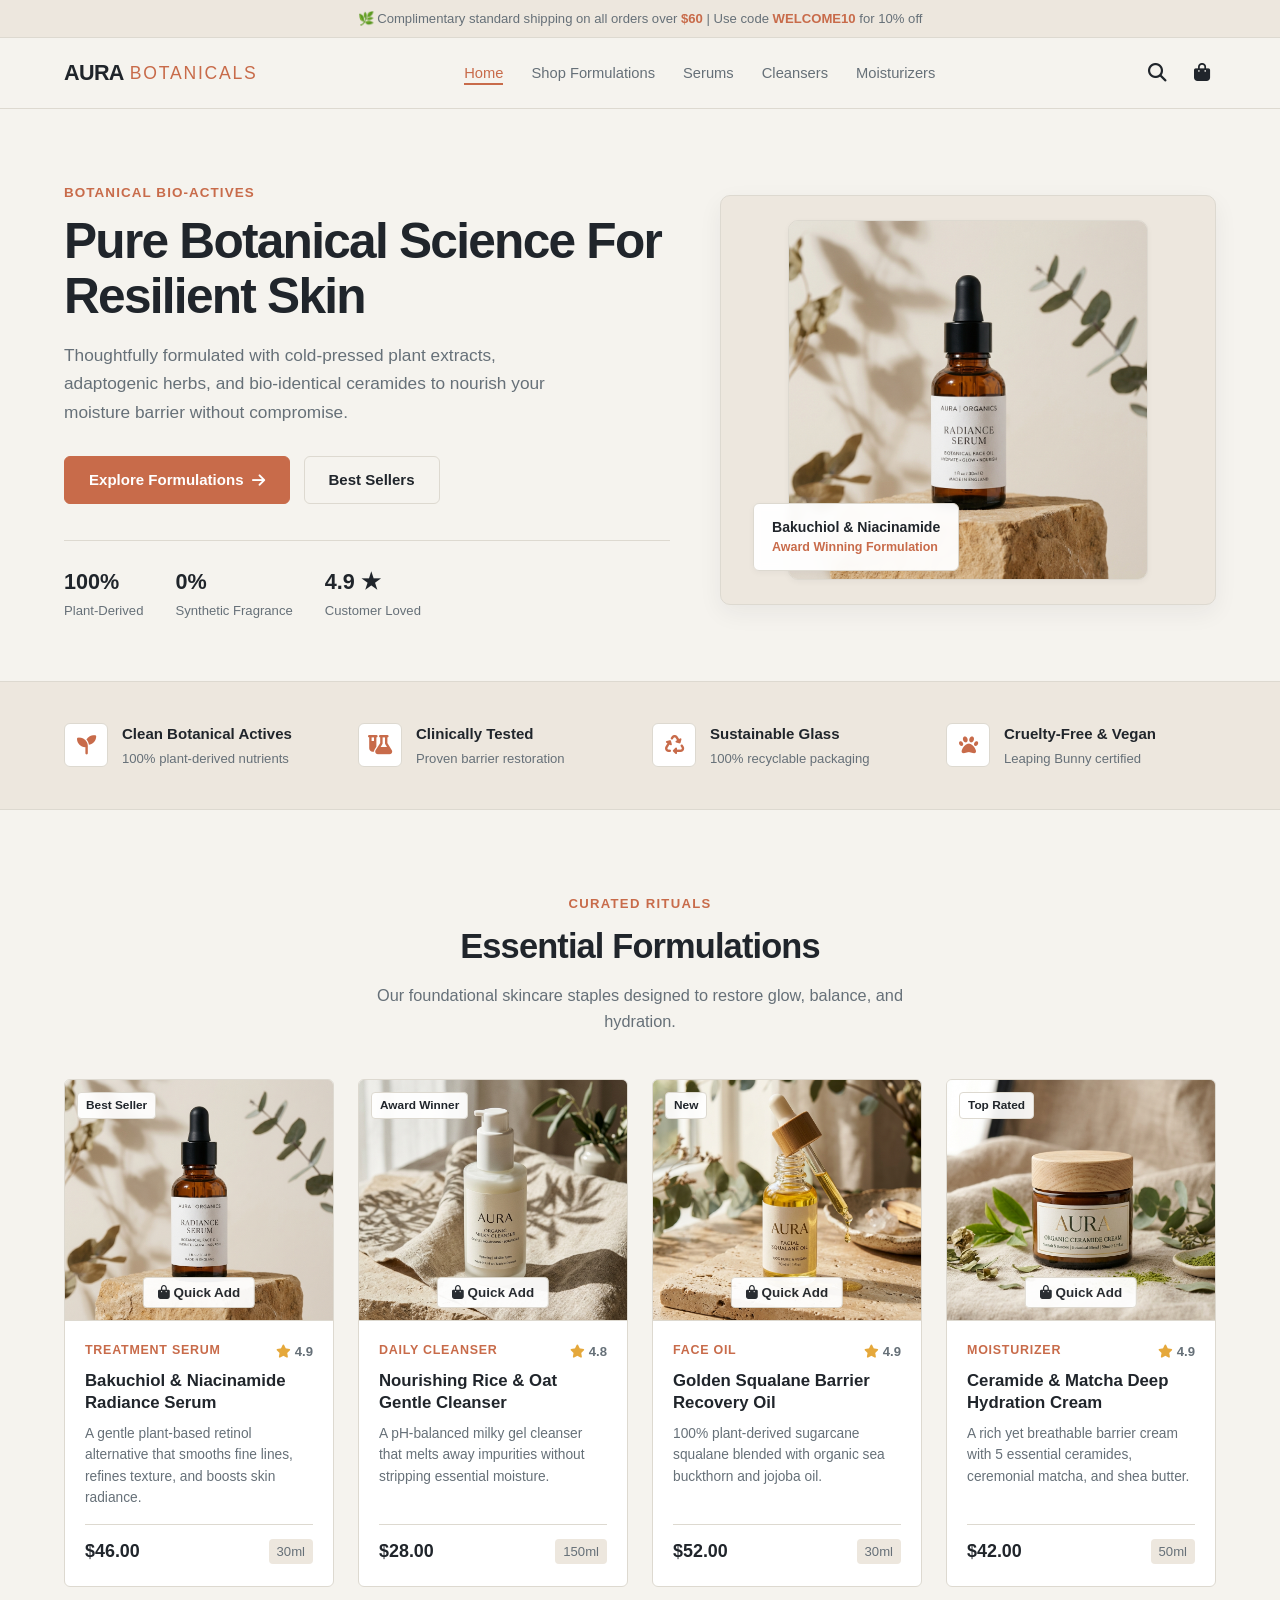
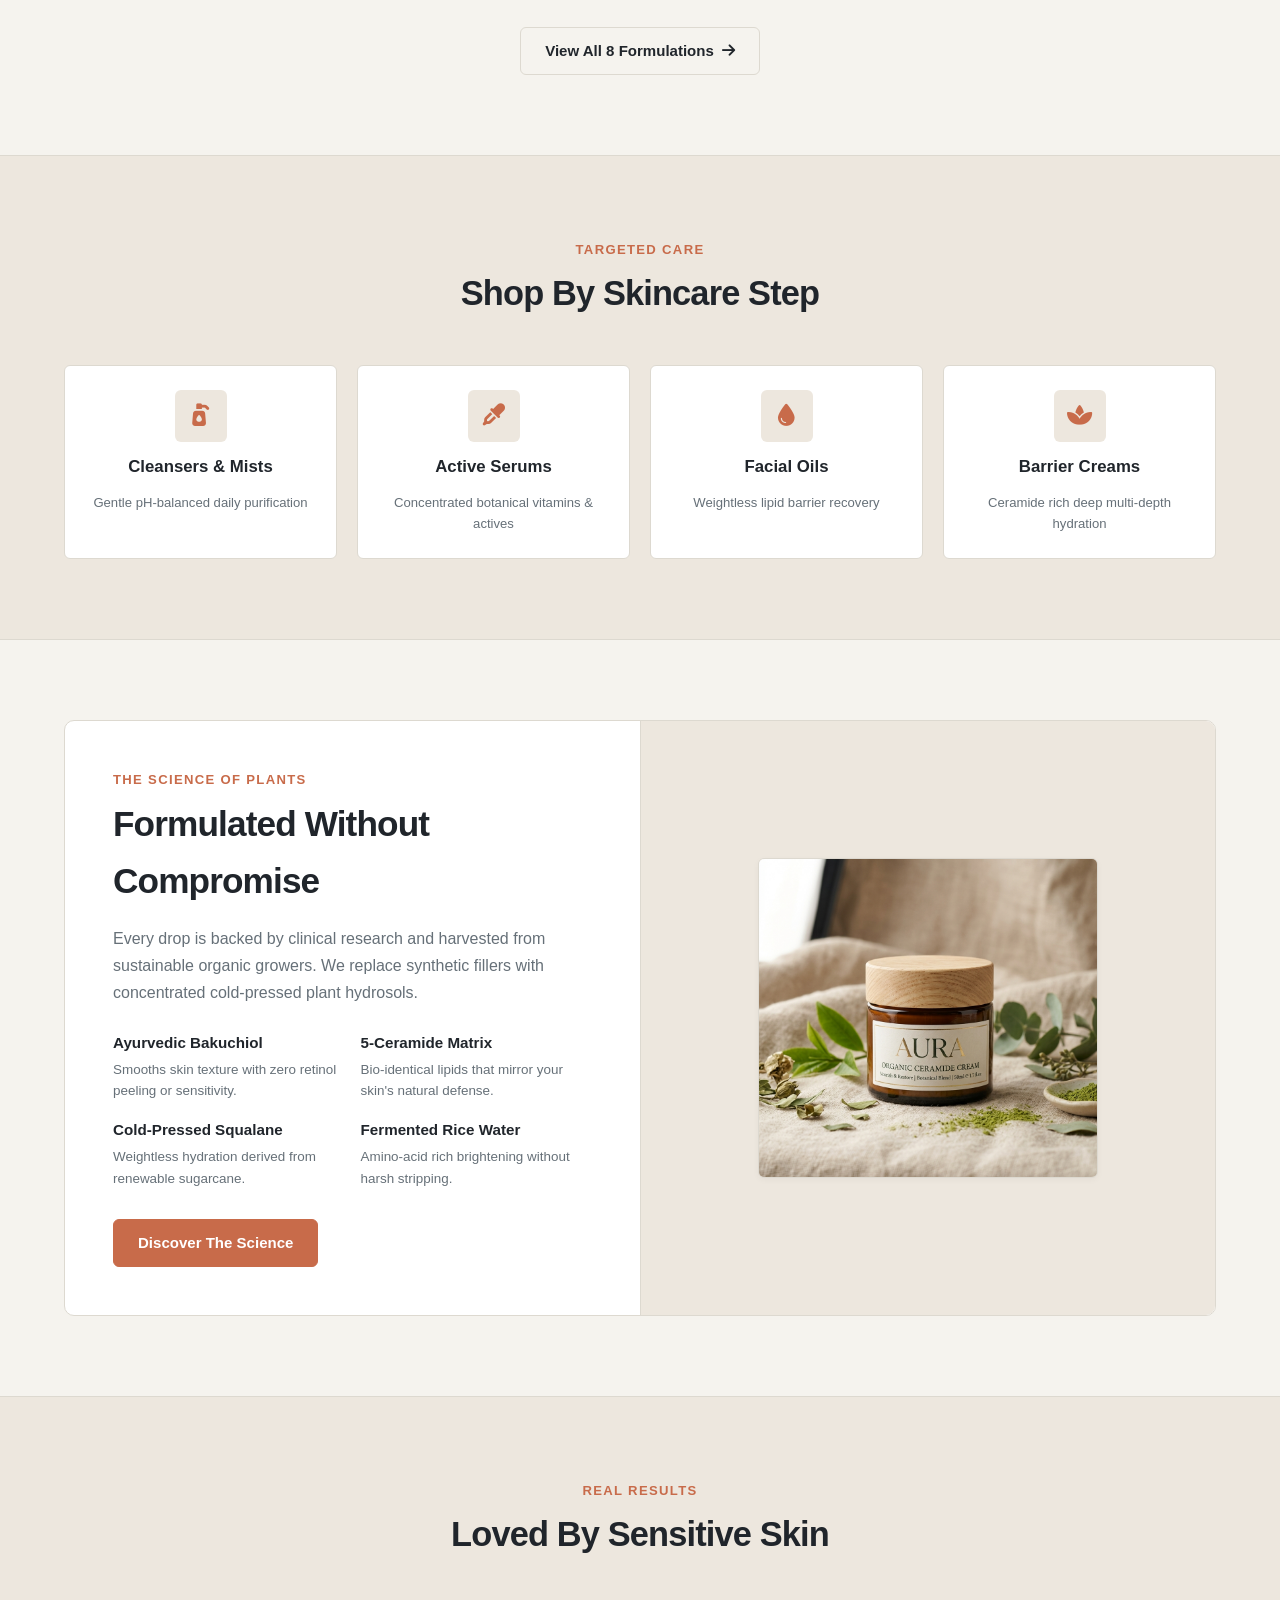
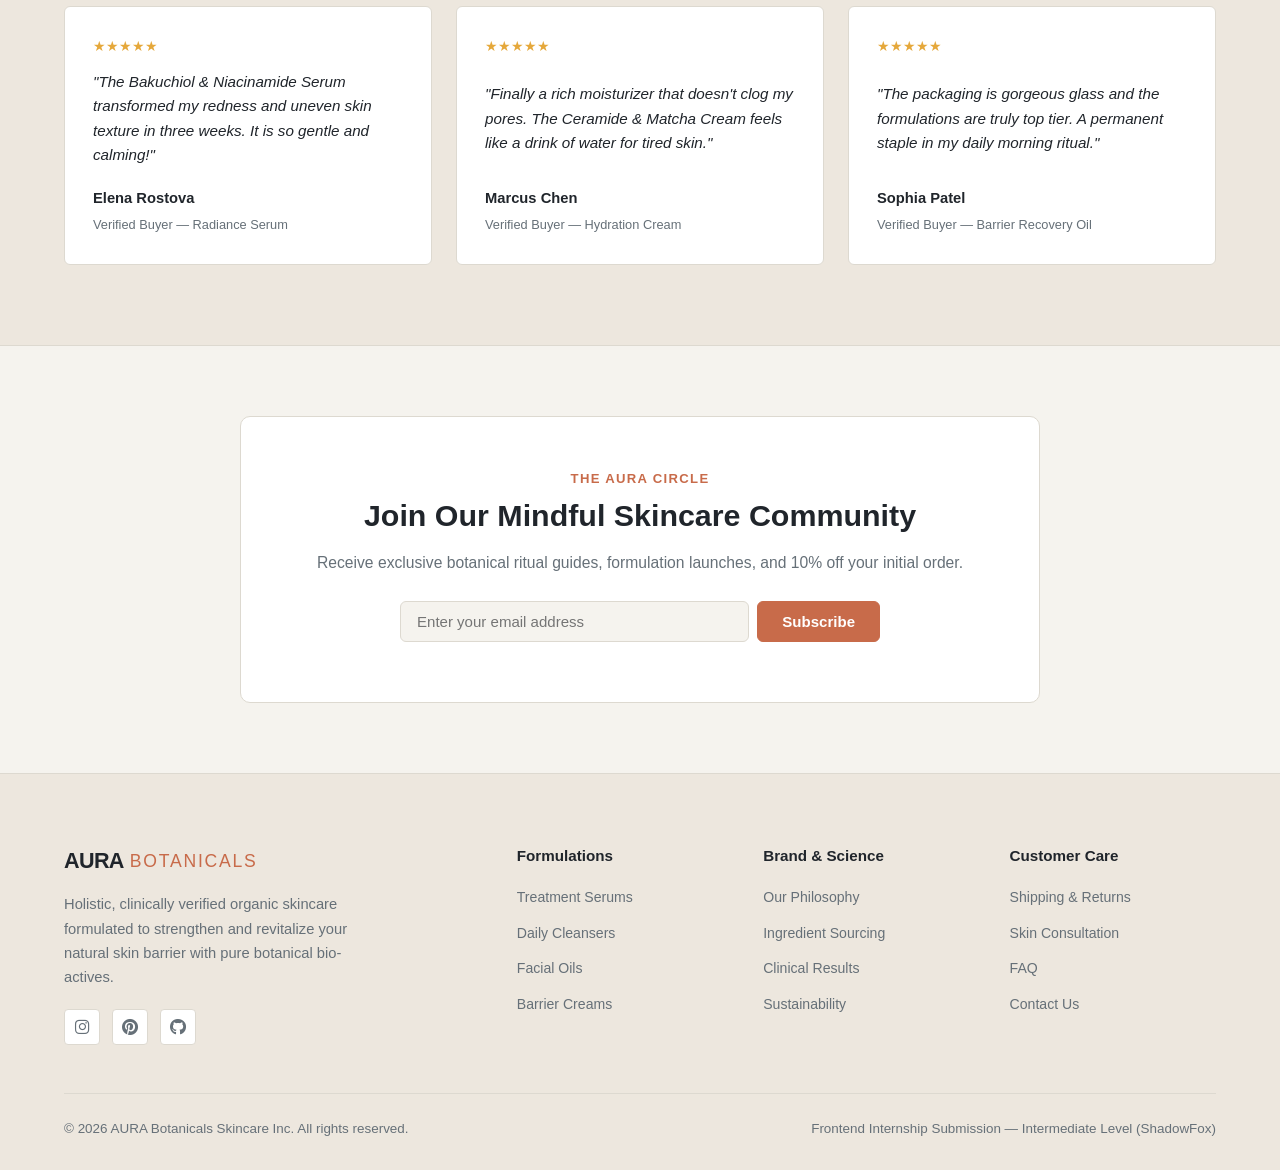
==== commit dcdb0c96: "Implement the product images on the web page to look more intractive" ====
--- a/index.html
+++ b/index.html
@@ -97,23 +97,7 @@
         </div>
 
         <div class="hero-visual-card">
-          <!-- Editorial Hero Product SVG -->
-          <svg viewBox="0 0 260 300" class="hero-visual-svg" xmlns="http://www.w3.org/2000/svg">
-            <circle cx="130" cy="150" r="115" fill="#EBE6DD"/>
-            <!-- Dropper Top -->
-            <rect x="124" y="32" width="14" height="24" rx="3" fill="#20252B"/>
-            <rect x="116" y="56" width="30" height="8" rx="2" fill="#DDD9D0"/>
-            <path d="M110" y="64" d="M110 64 L152 64 L146 90 L116 90 Z" fill="#20252B"/>
-            <rect x="108" y="90" width="46" height="8" rx="2" fill="#DDD9D0"/>
-            <!-- Amber Glass Bottle Body -->
-            <path d="M92 98 Q92 110 98 116 L98 238 Q98 250 110 250 L152 250 Q164 250 164 238 L164 116 Q170 110 170 98 Z" fill="#C86B4A" opacity="0.88"/>
-            <!-- Aesthetic Label -->
-            <rect x="102" y="132" width="58" height="88" rx="3" fill="#FAF8F5" stroke="#DDD9D0" stroke-width="1.5"/>
-            <line x1="112" y1="150" x2="150" y2="150" stroke="#20252B" stroke-width="2.5" stroke-linecap="round"/>
-            <line x1="118" y1="160" x2="144" y2="160" stroke="#667078" stroke-width="1.5" stroke-linecap="round"/>
-            <line x1="114" y1="174" x2="148" y2="174" stroke="#C86B4A" stroke-width="2" stroke-linecap="round"/>
-            <circle cx="131" cy="192" r="4" fill="#C86B4A"/>
-          </svg>
+          <img src="assets/hero-product.jpg" alt="AURA Radiance Serum" class="hero-visual-img" loading="eager">
 
           <div class="hero-floating-badge">
             <p class="floating-title">Bakuchiol & Niacinamide</p>
@@ -252,16 +236,7 @@
           </div>
 
           <div class="spotlight-media">
-            <!-- Botanical Leaf Art -->
-            <svg viewBox="0 0 280 280" style="max-width: 240px; width: 100%;" xmlns="http://www.w3.org/2000/svg">
-              <circle cx="140" cy="140" r="120" fill="#FAF8F5" stroke="#DDD9D0" stroke-width="2"/>
-              <!-- Plant Stem and Leaves -->
-              <path d="M140 220 Q140 140 140 60" stroke="#C86B4A" stroke-width="4" stroke-linecap="round" fill="none"/>
-              <path d="M140 160 Q180 140 190 110 Q160 115 140 150" fill="#C86B4A" opacity="0.85"/>
-              <path d="M140 130 Q100 110 90 80 Q120 85 140 120" fill="#C86B4A" opacity="0.85"/>
-              <path d="M140 90 Q170 70 175 45 Q150 50 140 80" fill="#C86B4A" opacity="0.85"/>
-              <circle cx="140" cy="55" r="6" fill="#20252B"/>
-            </svg>
+            <img src="assets/aura-04.jpg" alt="AURA Ceramide Matcha Cream" class="spotlight-img" loading="lazy">
           </div>
         </div>
       </div>
--- a/css/style.css
+++ b/css/style.css
@@ -385,23 +385,30 @@
   background-color: var(--bg-section);
   border: 1px solid var(--border);
   border-radius: var(--radius-lg);
-  padding: 30px;
+  padding: 24px;
   position: relative;
   box-shadow: var(--shadow-md);
-  text-align: center;
-}
-
-.hero-visual-svg {
+  display: flex;
+  align-items: center;
+  justify-content: center;
+}
+
+.hero-visual-img {
   width: 100%;
-  max-width: 320px;
-  margin: 0 auto;
+  max-width: 360px;
+  height: 360px;
+  object-fit: cover;
+  border-radius: var(--radius-lg);
+  box-shadow: var(--shadow-sm);
+  border: 1px solid var(--border);
 }
 
 .hero-floating-badge {
   position: absolute;
-  bottom: 24px;
-  left: 24px;
-  background-color: #FFFFFF;
+  bottom: 32px;
+  left: 32px;
+  background-color: rgba(255, 255, 255, 0.95);
+  backdrop-filter: blur(4px);
   border: 1px solid var(--border);
   padding: 12px 18px;
   border-radius: var(--radius-md);
@@ -490,10 +497,14 @@
   box-shadow: var(--shadow-md);
 }
 
+.product-card:hover .product-img {
+  transform: scale(1.03);
+}
+
 .product-card-media {
   position: relative;
   background-color: var(--bg-card-header);
-  padding: 20px;
+  overflow: hidden;
   display: flex;
   align-items: center;
   justify-content: center;
@@ -503,25 +514,30 @@
 .product-img-link {
   display: block;
   width: 100%;
-}
-
-.product-svg {
+  overflow: hidden;
+}
+
+.product-img {
   width: 100%;
-  height: 220px;
+  height: 240px;
+  object-fit: cover;
   display: block;
+  transition: transform 0.3s ease;
 }
 
 .product-badge {
   position: absolute;
   top: 12px;
   left: 12px;
-  background-color: var(--bg-card);
+  background-color: rgba(255, 255, 255, 0.92);
+  backdrop-filter: blur(4px);
   color: var(--text-primary);
   font-size: 0.74rem;
   font-weight: 700;
   padding: 3px 8px;
   border-radius: var(--radius-sm);
   border: 1px solid var(--border);
+  z-index: 2;
 }
 
 .quick-add-btn {
@@ -540,6 +556,7 @@
   opacity: 0.95;
   transition: all 0.2s ease;
   white-space: nowrap;
+  z-index: 2;
 }
 
 .quick-add-btn:hover {
@@ -732,10 +749,20 @@
 .spotlight-media {
   background-color: var(--bg-section);
   border-left: 1px solid var(--border);
-  padding: 40px;
+  padding: 30px;
   display: flex;
   align-items: center;
   justify-content: center;
+}
+
+.spotlight-img {
+  width: 100%;
+  max-width: 340px;
+  height: 320px;
+  object-fit: cover;
+  border-radius: var(--radius-md);
+  border: 1px solid var(--border);
+  box-shadow: var(--shadow-sm);
 }
 
 /* --- 11. Testimonials & Press --- */
@@ -1011,7 +1038,7 @@
   background-color: var(--bg-section);
   border: 1px solid var(--border);
   border-radius: var(--radius-lg);
-  padding: 36px;
+  padding: 20px;
   position: relative;
   box-shadow: var(--shadow-sm);
   display: flex;
@@ -1019,22 +1046,28 @@
   justify-content: center;
 }
 
-.product-main-media .product-svg {
-  height: 340px;
-  max-width: 320px;
+.detail-main-img {
+  width: 100%;
+  max-width: 400px;
+  height: 400px;
+  object-fit: cover;
+  border-radius: var(--radius-md);
+  border: 1px solid var(--border);
 }
 
 .detail-badge {
   position: absolute;
   top: 16px;
   left: 16px;
-  background-color: var(--bg-card);
+  background-color: rgba(255, 255, 255, 0.92);
+  backdrop-filter: blur(4px);
   color: var(--text-primary);
   font-size: 0.78rem;
   font-weight: 700;
   padding: 4px 10px;
   border-radius: var(--radius-sm);
   border: 1px solid var(--border);
+  z-index: 2;
 }
 
 .product-thumbnails {
@@ -1043,19 +1076,22 @@
 }
 
 .thumb-btn {
-  width: 72px;
-  height: 72px;
+  width: 76px;
+  height: 76px;
   border: 1px solid var(--border);
   border-radius: var(--radius-md);
   background: var(--bg-card);
-  padding: 6px;
+  padding: 4px;
   cursor: pointer;
   transition: all 0.2s ease;
-}
-
-.thumb-btn .product-svg {
+  overflow: hidden;
+}
+
+.thumb-img {
   height: 100%;
   width: 100%;
+  object-fit: cover;
+  border-radius: 4px;
 }
 
 .thumb-btn:hover,
@@ -1434,19 +1470,22 @@
 }
 
 .cart-item-img {
-  width: 65px;
-  height: 75px;
+  width: 70px;
+  height: 80px;
   background-color: var(--bg-card-header);
   border-radius: var(--radius-sm);
   display: flex;
   align-items: center;
   justify-content: center;
   flex-shrink: 0;
-}
-
-.cart-item-img .product-svg {
+  overflow: hidden;
+}
+
+.cart-item-img-tag {
+  width: 100%;
   height: 100%;
-  width: 100%;
+  object-fit: cover;
+  border-radius: var(--radius-sm);
 }
 
 .cart-item-details {
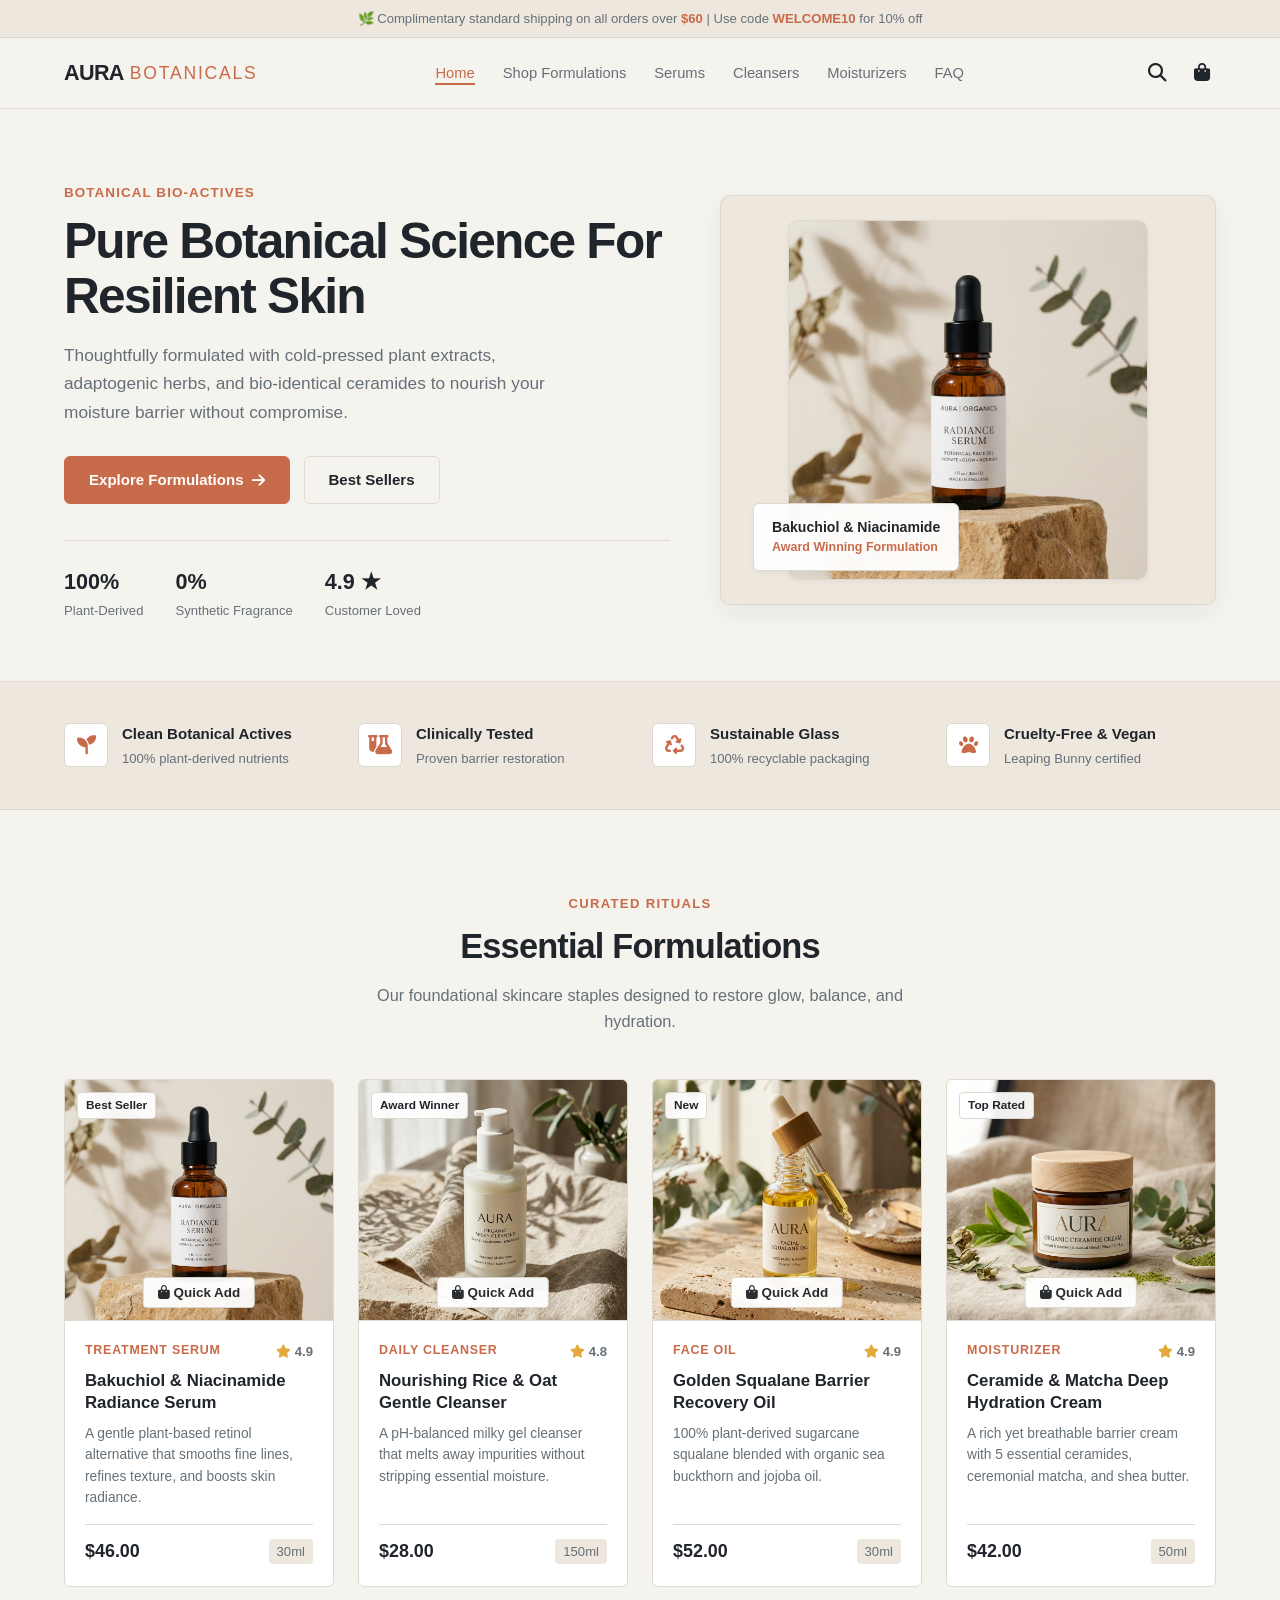
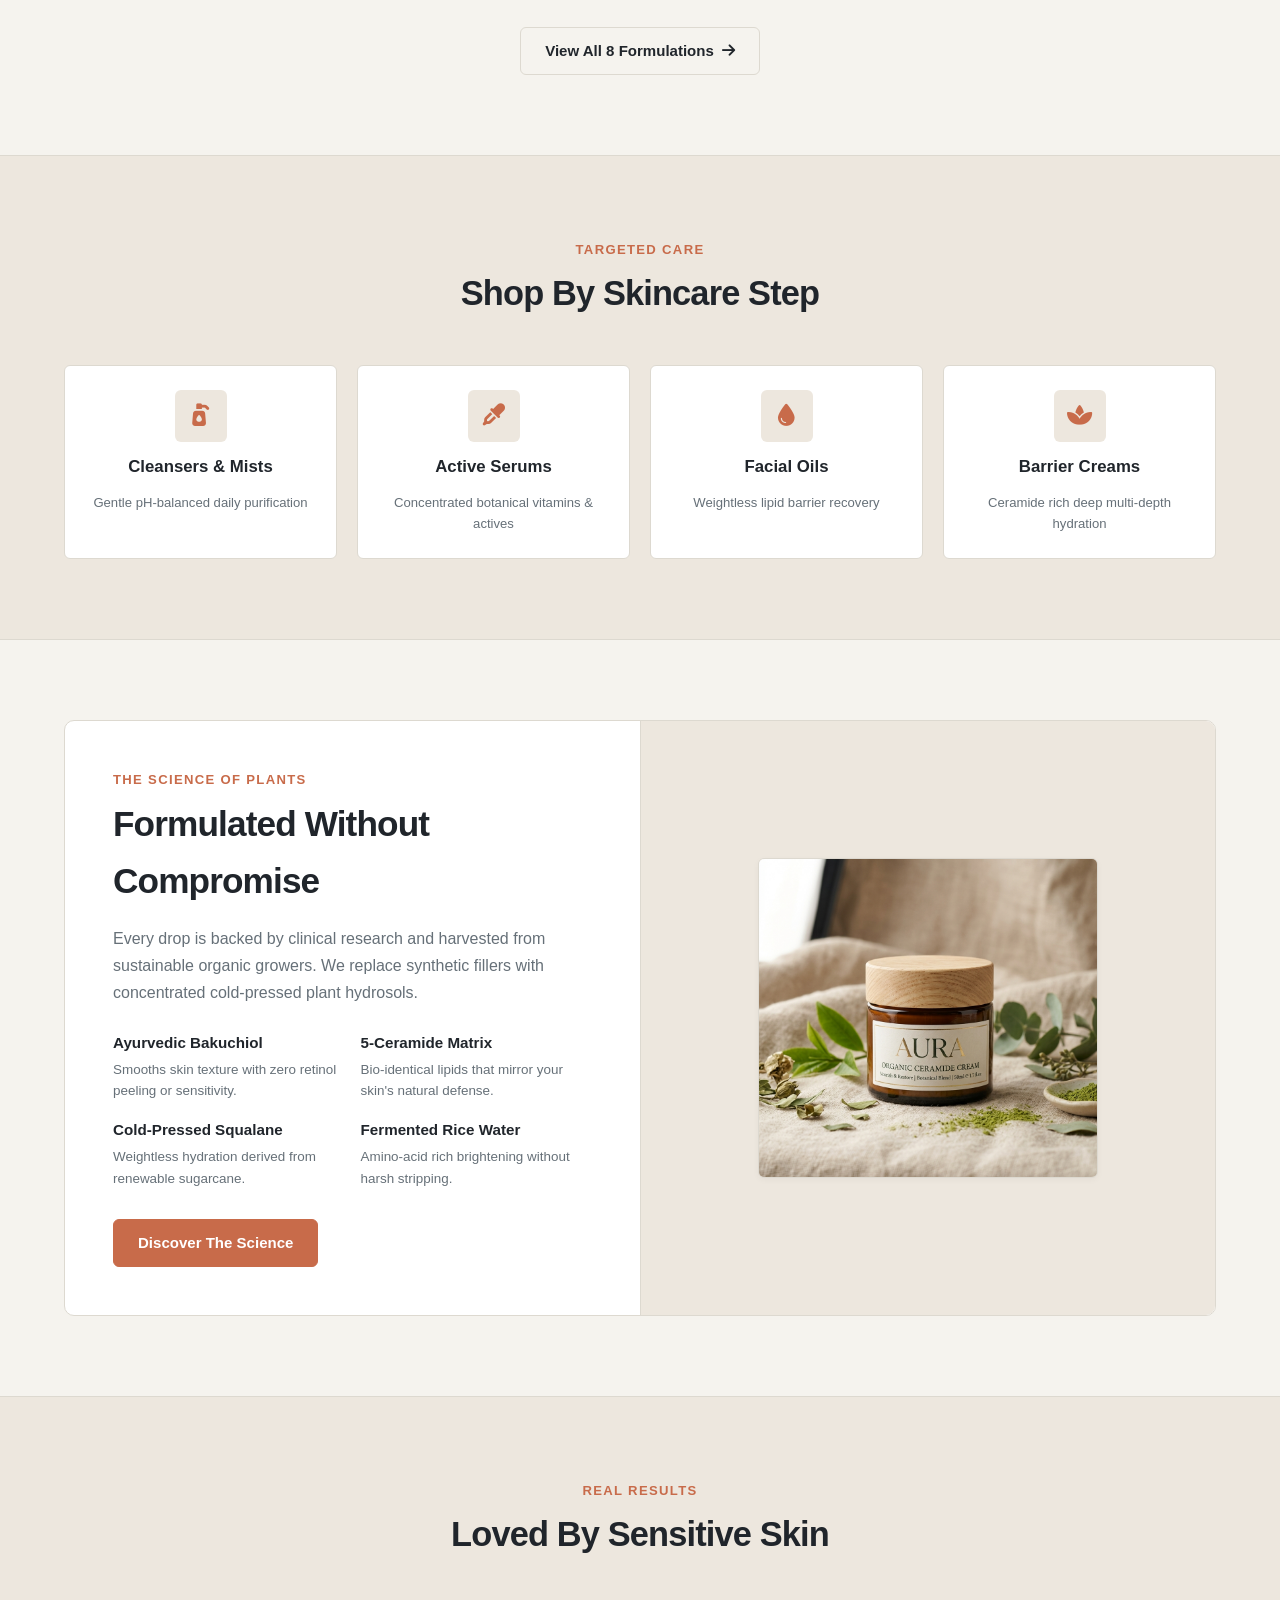
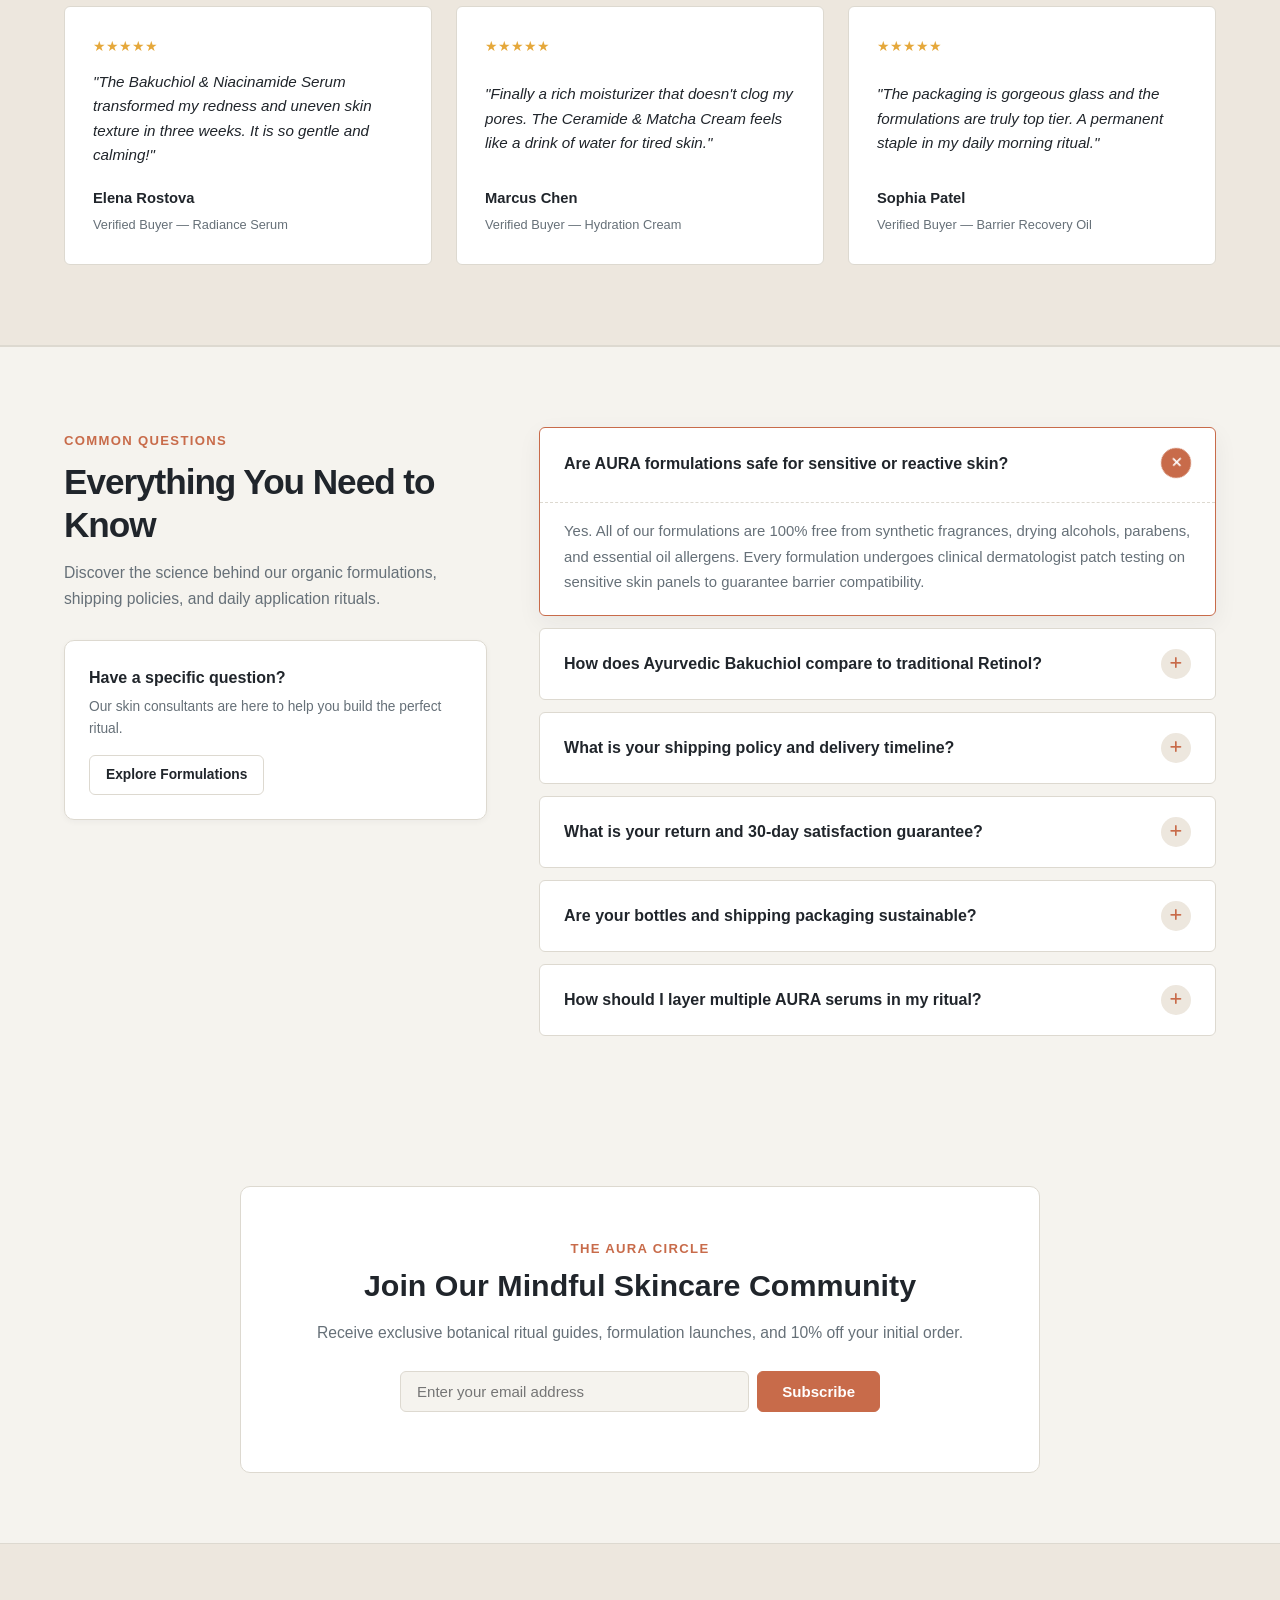
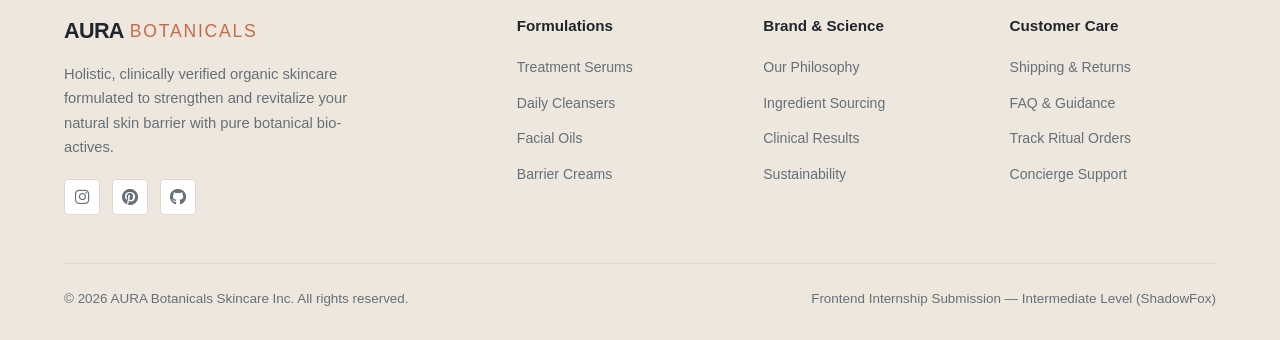
==== commit f078cced: "Add the FAQ feature on the index page" ====
--- a/index.html
+++ b/index.html
@@ -36,6 +36,7 @@
           <li><a href="shop.html?category=serums" class="nav-link">Serums</a></li>
           <li><a href="shop.html?category=cleansers" class="nav-link">Cleansers</a></li>
           <li><a href="shop.html?category=moisturizers" class="nav-link">Moisturizers</a></li>
+          <li><a href="#faq" class="nav-link">FAQ</a></li>
         </ul>
       </nav>
 
@@ -60,6 +61,7 @@
         <li><a href="shop.html?category=cleansers" class="mobile-nav-link">Daily Cleansers</a></li>
         <li><a href="shop.html?category=oils" class="mobile-nav-link">Botanical Oils</a></li>
         <li><a href="shop.html?category=moisturizers" class="mobile-nav-link">Barrier Creams</a></li>
+        <li><a href="#faq" class="mobile-nav-link">FAQ</a></li>
       </ul>
     </div>
   </header>
@@ -290,7 +292,95 @@
       </div>
     </section>
 
-    <!-- 9. Newsletter Subscription -->
+    <!-- 9. Frequently Asked Questions (FAQ) Section -->
+    <section id="faq" class="section faq-section">
+      <div class="container faq-layout">
+        <!-- Left: FAQ Header & Support Box -->
+        <div class="faq-sidebar">
+          <span class="section-subtitle">Common Questions</span>
+          <h2 class="section-title">Everything You Need to Know</h2>
+          <p class="faq-sidebar-text">
+            Discover the science behind our organic formulations, shipping policies, and daily application rituals.
+          </p>
+          <div class="faq-support-card">
+            <h5>Have a specific question?</h5>
+            <p>Our skin consultants are here to help you build the perfect ritual.</p>
+            <a href="shop.html" class="btn btn-secondary btn-sm">Explore Formulations</a>
+          </div>
+        </div>
+
+        <!-- Right: Elegant Stacked Accordions -->
+        <div class="faq-accordion-list">
+          <!-- FAQ 1 -->
+          <details class="faq-item" open>
+            <summary class="faq-question">
+              <span>Are AURA formulations safe for sensitive or reactive skin?</span>
+              <span class="faq-icon"><i class="fa-solid fa-plus"></i></span>
+            </summary>
+            <div class="faq-answer">
+              <p>Yes. All of our formulations are 100% free from synthetic fragrances, drying alcohols, parabens, and essential oil allergens. Every formulation undergoes clinical dermatologist patch testing on sensitive skin panels to guarantee barrier compatibility.</p>
+            </div>
+          </details>
+
+          <!-- FAQ 2 -->
+          <details class="faq-item">
+            <summary class="faq-question">
+              <span>How does Ayurvedic Bakuchiol compare to traditional Retinol?</span>
+              <span class="faq-icon"><i class="fa-solid fa-plus"></i></span>
+            </summary>
+            <div class="faq-answer">
+              <p>Bakuchiol stimulates cellular turnover and collagen synthesis similarly to retinol. However, it does not cause redness, peeling, or sun sensitivity, making it gentle enough for sensitive skin and safe for both morning and evening routines.</p>
+            </div>
+          </details>
+
+          <!-- FAQ 3 -->
+          <details class="faq-item">
+            <summary class="faq-question">
+              <span>What is your shipping policy and delivery timeline?</span>
+              <span class="faq-icon"><i class="fa-solid fa-plus"></i></span>
+            </summary>
+            <div class="faq-answer">
+              <p>We offer <strong>Complimentary Standard Shipping</strong> on all domestic orders over $60. Standard orders ship within 24 hours and arrive within 2–4 business days. Flat-rate $5.00 shipping applies to orders under $60.</p>
+            </div>
+          </details>
+
+          <!-- FAQ 4 -->
+          <details class="faq-item">
+            <summary class="faq-question">
+              <span>What is your return and 30-day satisfaction guarantee?</span>
+              <span class="faq-icon"><i class="fa-solid fa-plus"></i></span>
+            </summary>
+            <div class="faq-answer">
+              <p>We stand behind every bottle. If you are not completely satisfied with your botanical results within 30 days of delivery, contact our concierge team for a full refund or complimentary product exchange.</p>
+            </div>
+          </details>
+
+          <!-- FAQ 5 -->
+          <details class="faq-item">
+            <summary class="faq-question">
+              <span>Are your bottles and shipping packaging sustainable?</span>
+              <span class="faq-icon"><i class="fa-solid fa-plus"></i></span>
+            </summary>
+            <div class="faq-answer">
+              <p>Yes. We package all formulations in UV-protective amber and frosted glass bottles that are 100% infinitely recyclable. All shipping boxes are made from 100% post-consumer recycled paper and printed with non-toxic vegetable inks.</p>
+            </div>
+          </details>
+
+          <!-- FAQ 6 -->
+          <details class="faq-item">
+            <summary class="faq-question">
+              <span>How should I layer multiple AURA serums in my ritual?</span>
+              <span class="faq-icon"><i class="fa-solid fa-plus"></i></span>
+            </summary>
+            <div class="faq-answer">
+              <p>Always apply products from thinnest to thickest texture: cleanse first, apply your active serum (like Vitamin C in the AM or Bakuchiol in the PM), follow with your Ceramide Cream, and seal with 2–3 drops of Facial Squalane Oil.</p>
+            </div>
+          </details>
+        </div>
+      </div>
+    </section>
+
+    <!-- 10. Newsletter Subscription -->
     <section class="newsletter-section">
       <div class="container">
         <div class="newsletter-card">
@@ -308,7 +398,7 @@
     </section>
   </main>
 
-  <!-- 10. Slide-out Cart Drawer -->
+  <!-- Slide-out Cart Drawer (Interactive Drawer - opens on bag click or add to bag) -->
   <div class="cart-overlay" id="cartOverlay"></div>
   <aside class="cart-drawer" id="cartDrawer" aria-label="Shopping Bag">
     <div class="cart-drawer-header">
@@ -358,7 +448,7 @@
     </div>
   </aside>
 
-  <!-- 11. Simulated Checkout Modal -->
+  <!-- Simulated Checkout Modal (Interactive Modal - opens on checkout click) -->
   <div class="modal-overlay" id="checkoutModal">
     <div class="checkout-modal-card">
       <button type="button" class="close-modal-btn" id="closeCheckoutBtn" aria-label="Close Modal">
@@ -425,7 +515,7 @@
     </div>
   </div>
 
-  <!-- 12. Main Footer -->
+  <!-- 11. Main Footer -->
   <footer class="footer">
     <div class="container">
       <div class="footer-grid">
@@ -465,10 +555,10 @@
         <div class="footer-column">
           <h4>Customer Care</h4>
           <ul>
-            <li><a href="index.html">Shipping & Returns</a></li>
-            <li><a href="index.html">Skin Consultation</a></li>
-            <li><a href="index.html">FAQ</a></li>
-            <li><a href="index.html">Contact Us</a></li>
+            <li><a href="#faq">Shipping & Returns</a></li>
+            <li><a href="#faq">FAQ & Guidance</a></li>
+            <li><a href="shop.html">Track Ritual Orders</a></li>
+            <li><a href="mailto:concierge@aurabotanicals.com">Concierge Support</a></li>
           </ul>
         </div>
       </div>
--- a/css/style.css
+++ b/css/style.css
@@ -812,7 +812,138 @@
   color: var(--text-secondary);
 }
 
-/* --- 12. Newsletter CTA --- */
+/* --- 12. FAQ Section --- */
+.faq-section {
+  background-color: var(--bg-main);
+  border-top: 1px solid var(--border);
+}
+
+.faq-layout {
+  display: grid;
+  grid-template-columns: 1fr 1.6fr;
+  gap: 52px;
+  align-items: start;
+}
+
+.faq-sidebar {
+  position: sticky;
+  top: 100px;
+}
+
+.faq-sidebar .section-subtitle {
+  display: inline-block;
+  margin-bottom: 6px;
+}
+
+.faq-sidebar .section-title {
+  font-size: 2.2rem;
+  font-weight: 800;
+  letter-spacing: -0.03em;
+  line-height: 1.2;
+  margin-bottom: 14px;
+}
+
+.faq-sidebar-text {
+  font-size: 0.98rem;
+  color: var(--text-secondary);
+  line-height: 1.65;
+  margin-bottom: 28px;
+}
+
+.faq-support-card {
+  background-color: var(--bg-card);
+  border: 1px solid var(--border);
+  border-radius: var(--radius-lg);
+  padding: 24px;
+  box-shadow: var(--shadow-sm);
+}
+
+.faq-support-card h5 {
+  font-size: 1rem;
+  font-weight: 700;
+  color: var(--text-primary);
+  margin-bottom: 6px;
+}
+
+.faq-support-card p {
+  font-size: 0.86rem;
+  color: var(--text-secondary);
+  line-height: 1.55;
+  margin-bottom: 16px;
+}
+
+.faq-accordion-list {
+  display: flex;
+  flex-direction: column;
+  gap: 12px;
+}
+
+.faq-item {
+  background-color: var(--bg-card);
+  border: 1px solid var(--border);
+  border-radius: var(--radius-md);
+  overflow: hidden;
+  transition: all 0.2s ease;
+}
+
+.faq-item:hover {
+  border-color: var(--accent);
+  box-shadow: var(--shadow-sm);
+}
+
+.faq-item[open] {
+  border-color: var(--accent);
+  box-shadow: var(--shadow-md);
+}
+
+.faq-question {
+  padding: 20px 24px;
+  font-size: 1rem;
+  font-weight: 700;
+  color: var(--text-primary);
+  cursor: pointer;
+  display: flex;
+  justify-content: space-between;
+  align-items: center;
+  list-style: none;
+  gap: 16px;
+}
+
+.faq-question::-webkit-details-marker {
+  display: none;
+}
+
+.faq-icon {
+  width: 30px;
+  height: 30px;
+  border-radius: 50%;
+  background-color: var(--soft-accent);
+  color: var(--accent);
+  display: flex;
+  align-items: center;
+  justify-content: center;
+  font-size: 0.85rem;
+  transition: transform 0.25s ease, background-color 0.25s ease, color 0.25s ease;
+  flex-shrink: 0;
+}
+
+.faq-item[open] .faq-icon {
+  transform: rotate(45deg);
+  background-color: var(--accent);
+  color: #FFFFFF;
+}
+
+.faq-answer {
+  padding: 0 24px 20px 24px;
+  font-size: 0.93rem;
+  color: var(--text-secondary);
+  line-height: 1.7;
+  border-top: 1px dashed var(--border);
+  margin-top: 4px;
+  padding-top: 16px;
+}
+
+/* --- 13. Newsletter CTA --- */
 .newsletter-section {
   padding: 70px 0;
 }
@@ -1865,6 +1996,15 @@
     grid-template-columns: 1fr;
   }
 
+  .faq-layout {
+    grid-template-columns: 1fr;
+    gap: 36px;
+  }
+
+  .faq-sidebar {
+    position: static;
+  }
+
   .footer-grid {
     grid-template-columns: 1fr 1fr;
   }
